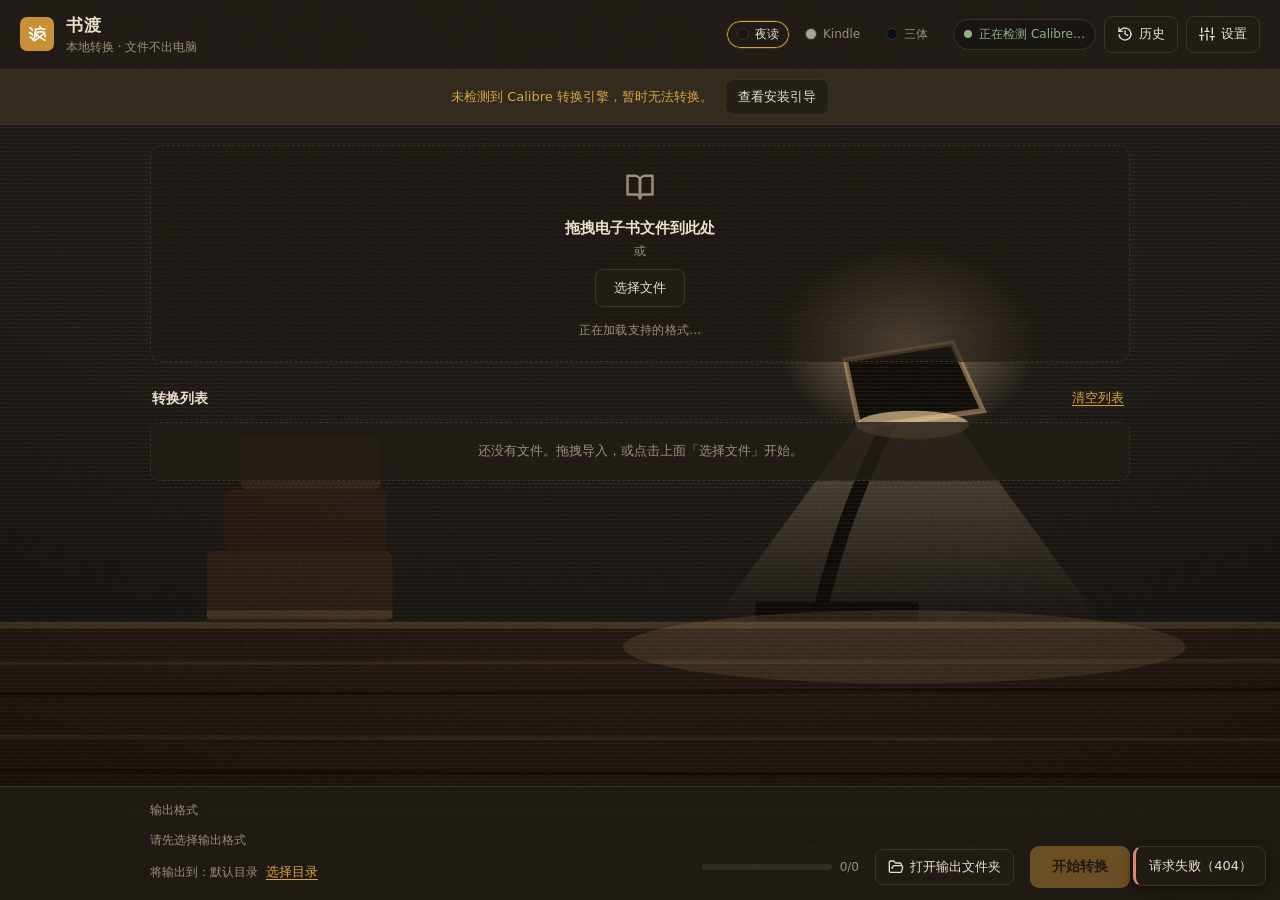
==== webapp/static/index.html @ c7093b12 "style: 「渡」印字形重绘——廿腿外张破 Π 形、撇捺长弧展开至印角，笔画加粗满印布白" ====
<!doctype html>
<html lang="zh-CN">
<head>
<meta charset="utf-8">
<meta name="viewport" content="width=device-width, initial-scale=1">
<title>书渡</title>
<link rel="stylesheet" href="style.css">
</head>
<body>
<div class="x-scenebg" aria-hidden="true"></div>
<div class="x-texbg" aria-hidden="true"></div>
<div class="x-grain" aria-hidden="true"></div>
<svg xmlns="http://www.w3.org/2000/svg" class="x-sprite" aria-hidden="true">
  <symbol id="i-book-open" viewBox="0 0 24 24"><path d="M2 3h6a4 4 0 0 1 4 4v14a3 3 0 0 0-3-3H2z"/><path d="M22 3h-6a4 4 0 0 0-4 4v14a3 3 0 0 1 3-3h7z"/></symbol>
  <symbol id="i-arrow-right" viewBox="0 0 24 24"><line x1="5" y1="12" x2="19" y2="12"/><polyline points="12 5 19 12 12 19"/></symbol>
  <symbol id="i-check" viewBox="0 0 24 24"><polyline points="20 6 9 17 4 12"/></symbol>
  <symbol id="i-alert-circle" viewBox="0 0 24 24"><circle cx="12" cy="12" r="10"/><line x1="12" y1="8" x2="12" y2="12"/><line x1="12" y1="16" x2="12.01" y2="16"/></symbol>
  <symbol id="i-x" viewBox="0 0 24 24"><line x1="18" y1="6" x2="6" y2="18"/><line x1="6" y1="6" x2="18" y2="18"/></symbol>
  <symbol id="i-folder-open" viewBox="0 0 24 24"><path d="M6 14l1.45-2.9A2 2 0 0 1 9.24 10H20a2 2 0 0 1 1.94 2.5l-1.55 6a2 2 0 0 1-1.94 1.5H4a2 2 0 0 1-2-2V5c0-1.1.9-2 2-2h3.93a2 2 0 0 1 1.66.9l.82 1.2a2 2 0 0 0 1.66.9H18a2 2 0 0 1 2 2v2"/></symbol>
  <symbol id="i-history" viewBox="0 0 24 24"><path d="M3 3v5h5"/><path d="M3.05 13A9 9 0 1 0 6 5.3L3 8"/><path d="M12 7v5l4 2"/></symbol>
  <symbol id="i-sliders" viewBox="0 0 24 24"><line x1="4" y1="21" x2="4" y2="14"/><line x1="4" y1="10" x2="4" y2="3"/><line x1="12" y1="21" x2="12" y2="12"/><line x1="12" y1="8" x2="12" y2="3"/><line x1="20" y1="21" x2="20" y2="16"/><line x1="20" y1="12" x2="20" y2="3"/><line x1="1" y1="14" x2="7" y2="14"/><line x1="9" y1="8" x2="15" y2="8"/><line x1="17" y1="16" x2="23" y2="16"/></symbol>
  <symbol id="i-rotate-ccw" viewBox="0 0 24 24"><polyline points="1 4 1 10 7 10"/><path d="M3.51 15a9 9 0 1 0 2.13-9.36L1 10"/></symbol>
</svg>

<header class="x-top">
  <div class="x-brand">
    <span class="x-seal" aria-hidden="true">
      <svg viewBox="0 0 64 64" fill="none">
        <rect x="6" y="6" width="52" height="52" rx="5" class="x-sealbg"/>
        <g stroke="currentColor" stroke-width="4.6" stroke-linecap="round" fill="none">
          <path d="M11 14 Q18 16 19 22"/>
          <path d="M10 28 Q17 30 19 35"/>
          <path d="M12 41 Q18 43 20 49"/>
          <path d="M40 10 L43 15"/>
          <path d="M27 18 Q41 15 55 18"/>
          <path d="M28 21 Q26 34 23 48"/>
          <path d="M33 27 Q43 24 53 27"/>
          <path d="M33 27 Q31 34 29 40"/>
          <path d="M53 27 Q55 34 56 40"/>
          <path d="M50 32 Q40 42 24 52"/>
          <path d="M30 34 Q42 44 55 50"/>
          </g>
      </svg>
    </span>
    <div>
      <div class="x-title">书渡</div>
      <div class="x-sub">本地转换 · 文件不出电脑</div>
    </div>
  </div>
  <div class="x-topright">
    <div class="x-themes" role="group" aria-label="颜色风格">
      <button class="x-theme is-on" type="button" data-theme="night"><span class="x-swatch" style="background:#191512" aria-hidden="true"></span>夜读</button>
      <button class="x-theme" type="button" data-theme="kindle"><span class="x-swatch" style="background:#A8A49B" aria-hidden="true"></span>Kindle</button>
      <button class="x-theme" type="button" data-theme="santi"><span class="x-swatch" style="background:#0A0E17" aria-hidden="true"></span>三体</button>
    </div>
    <span class="x-cal" id="x-cal" title=""><span class="x-dot" aria-hidden="true"></span><span id="x-caltext">正在检测 Calibre…</span></span>
    <button class="x-btn" id="x-histbtn" type="button"><svg class="ic"><use href="#i-history"/></svg>历史</button>
    <button class="x-btn" id="x-setbtn" type="button"><svg class="ic"><use href="#i-sliders"/></svg>设置</button>
  </div>
</header>

<div class="x-guide" id="x-guide" hidden>
  <span class="x-guidetext">未检测到 Calibre 转换引擎，暂时无法转换。</span>
  <button class="x-btn" id="x-guidebtn" type="button">查看安装引导</button>
</div>

<div class="x-connbar" id="x-connbar" hidden>无法连接本地服务，程序可能已关闭——请重新打开程序，再刷新本页面。</div>

<div class="x-watchcard" id="x-watchcard" hidden>
  <div class="x-watchhead">
    <span class="x-watchtitle" id="x-watchtitle">监听中</span>
    <span class="x-watchmeta" id="x-watchmeta"></span>
    <button class="x-linkbtn" id="x-watchtoggle" type="button">查看不符文件</button>
  </div>
  <div class="x-watchlist" id="x-watchlist" hidden></div>
</div>

<main class="x-main">
  <section class="x-drop" id="x-drop" aria-label="文件导入区">
    <svg class="x-dropicon" aria-hidden="true"><use href="#i-book-open"/></svg>
    <div class="x-droptitle">拖拽电子书文件到此处</div>
    <div class="x-dropsub">或</div>
    <div class="x-droprow">
      <label class="x-btn" for="x-file">选择文件</label>
      <input type="file" id="x-file" class="x-sr" multiple>
      <span class="x-uploading" id="x-uploading" hidden>正在上传…</span>
    </div>
    <div class="x-fmts" id="x-fmts">正在加载支持的格式…</div>
  </section>

  <div class="x-listhead">
    <span class="x-listtitle">转换列表<span id="x-count"></span></span>
    <button class="x-linkbtn" id="x-clear" type="button">清空列表</button>
  </div>
  <div id="x-list"></div>
  <div class="x-empty" id="x-empty">还没有文件。拖拽导入，或点击上面「选择文件」开始。</div>
</main>

<div class="x-action">
  <div class="x-fmtgroup">
    <span class="x-fmtlabel" id="x-fmtlabel">输出格式</span>
    <div class="x-seg" id="x-seg" role="group" aria-labelledby="x-fmtlabel"></div>
    <div class="x-helper" id="x-helper">请先选择输出格式</div>
    <div class="x-helper" id="x-outdir-hint" title="转换结果将保存到此处">将输出到：<span id="x-outdir-text">默认目录</span> <button class="x-linkbtn" id="x-browsebtn" type="button">选择目录</button></div>
  </div>
  <div class="x-run">
    <div class="x-oprog" aria-hidden="true">
      <div class="x-obar"><div class="x-ofill" id="x-ofill" style="width:0%"></div></div>
      <span class="x-otext" id="x-otext">0/0</span>
    </div>
    <button class="x-btn" id="x-openout" type="button" hidden><svg class="ic"><use href="#i-folder-open"/></svg>打开输出文件夹</button>
    <button class="x-primary" id="x-go" type="button" disabled>开始转换</button>
  </div>
</div>

<div class="x-toasts" id="x-toasts"></div>
<div class="x-sr" aria-live="polite" id="x-live"></div>

<dialog id="x-setdlg" class="x-dlg" aria-labelledby="x-settitle">
  <div class="x-dlghead">
    <span class="x-dlgtitle" id="x-settitle">设置</span>
    <button class="x-icobtn" id="x-setclose" type="button" aria-label="关闭设置"><svg class="ic"><use href="#i-x"/></svg></button>
  </div>
  <div class="x-dlgbody">
    <label class="x-field">输出目录
      <input class="x-input mono" id="x-outdir" placeholder="转换结果保存的位置，留空使用程序目录下 converted">
    </label>
    <label class="x-field">Calibre 引擎路径（ebook-convert）
      <input class="x-input mono" id="x-calpath" placeholder="留空自动探测；未安装 Calibre 时可手动指定">
    </label>
    <label class="x-field">单次上传上限（MB）
      <input class="x-input" id="x-limit" type="number" min="1" max="4096" value="200">
    </label>
    <div class="x-field">文件夹监听（自动检查文件夹里的文件格式）
      <label class="x-check"><input type="checkbox" id="x-watchon"> 启用监听</label>
      <div class="x-watchrow">
        <input class="x-input mono" id="x-watchfolder" placeholder="要监听的文件夹（留空不监听）">
        <button class="x-btn x-btnsm" id="x-watchbrowse" type="button">浏览</button>
      </div>
      <label class="x-check">期望格式
        <select class="x-input" id="x-watchformat"></select>
      </label>
      <p class="x-hint">文件夹里出现不是该格式的文件（或程序无法转换的文件）时提示你；重启后自动恢复。</p>
    </div>
    <p class="x-hint">全部转换在本机完成，文件不会上传到任何服务器。</p>
    <button class="x-btn" id="x-mkshortcut" type="button" hidden>创建桌面快捷方式（方便下次找到程序）</button>
  </div>
  <div class="x-dlgfoot">
    <button class="x-btn" id="x-setcancel" type="button">取消</button>
    <button class="x-primary x-btnsm" id="x-setsave" type="button">保存设置</button>
  </div>
</dialog>

<dialog id="x-histdlg" class="x-dlg" aria-labelledby="x-histtitle">
  <div class="x-dlghead">
    <span class="x-dlgtitle" id="x-histtitle">转换历史（本次运行）</span>
    <button class="x-icobtn" id="x-histclose" type="button" aria-label="关闭历史"><svg class="ic"><use href="#i-x"/></svg></button>
  </div>
  <div class="x-dlgbody" id="x-histbody"></div>
  <div class="x-dlgfoot">
    <button class="x-btn" id="x-histok" type="button">关闭</button>
  </div>
</dialog>

<dialog id="x-browsedlg" class="x-dlg" aria-labelledby="x-browsetitle">
  <div class="x-dlghead">
    <span class="x-dlgtitle" id="x-browsetitle">选择输出目录</span>
    <button class="x-icobtn" id="x-browseclose" type="button" aria-label="关闭"><svg class="ic"><use href="#i-x"/></svg></button>
  </div>
  <div class="x-dlgbody">
    <div class="x-browsebar">
      <button class="x-btn x-btnsm" id="x-browseup" type="button">上一级</button>
      <code class="x-cmd x-browsecwd" id="x-browsecwd">正在加载…</code>
    </div>
    <div class="x-browsebody" id="x-browsebody"></div>
  </div>
  <div class="x-dlgfoot">
    <button class="x-btn" id="x-browsecancel" type="button">取消</button>
    <button class="x-primary x-btnsm" id="x-browseok" type="button">选择此目录</button>
  </div>
</dialog>

<dialog id="x-guidedlg" class="x-dlg" aria-labelledby="x-guidetitle">
  <div class="x-dlghead">
    <span class="x-dlgtitle" id="x-guidetitle">安装 Calibre 转换引擎</span>
    <button class="x-icobtn" id="x-guideclose" type="button" aria-label="关闭引导"><svg class="ic"><use href="#i-x"/></svg></button>
  </div>
  <div class="x-dlgbody">
    <p class="x-hint">本工具使用开源软件 Calibre 自带的 ebook-convert 执行转换，请先获取引擎：</p>
    <div class="x-guideactions">
      <button class="x-primary x-btnsm" id="x-installportable" type="button">下载便携版引擎到程序目录（推荐）</button>
      <button class="x-btn x-btnsm" id="x-installwinget" type="button">用 winget 安装标准版</button>
    </div>
    <div class="x-installstate" id="x-installstate" hidden>
      <div class="x-pbar"><div class="x-pfill" id="x-installfill" style="width:0%"></div></div>
      <span class="x-reason" id="x-installmsg"></span>
    </div>
    <p class="x-hint">便携版不写系统目录，引擎随本程序文件夹存放；也可到官网下载：<a href="https://calibre-ebook.com/download" target="_blank" rel="noopener noreferrer">calibre-ebook.com/download</a></p>
    <p class="x-hint">安装完成后点「重新检测」；若装在非默认位置，请在「设置」中手动指定 ebook-convert 路径。</p>
  </div>
  <div class="x-dlgfoot">
    <button class="x-btn" id="x-guideset" type="button">去设置指定路径</button>
    <button class="x-btn" id="x-guideredetect" type="button">重新检测</button>
    <button class="x-primary x-btnsm" id="x-guideok" type="button">关闭</button>
  </div>
</dialog>

<script src="app.js"></script>
</body>
</html>
---- webapp/static/style.css ----
/* 电子书转换器 · 单页样式（视觉基准：prototype/界面原型.html，墨纸藏书印方向） */

/* ── 主题体系（移植自 prototype/界面原型.html 定稿）──
   显式三主题：夜读（默认）/ Kindle / 三体，不跟随系统深浅色；
   偏好存 localStorage("theme")，由 app.js 切换 :root 的 data-theme。 */
:root{
  color-scheme: dark;
  --x-paper: #191512;
  --x-surface: rgba(34, 29, 22, .82);
  --x-dropbg: rgba(30, 25, 19, .6);
  --x-ink: #EAE0CB;
  --x-muted: #9C9078;
  --x-line: #3A3327;
  --x-seal: #D9A441;
  --x-sealbg: #C89138;
  --x-moss: #93AF87;
  --x-clay: #D98B72;
  --x-amber: #D9A441;
  --x-guidebg: #332B1E;
  --x-connbg: #3A2525;
  --x-primarybg: #C89138;
  --x-onprimary: #221C10;
  --x-track: #322C22;
  --x-drophover: #2A241C;
  --x-toastshadow: rgba(0, 0, 0, .45);
  --x-noise: url("data:image/svg+xml,%3Csvg xmlns='http://www.w3.org/2000/svg' width='180' height='180'%3E%3Cfilter id='n'%3E%3CfeTurbulence type='fractalNoise' baseFrequency='0.8' numOctaves='3' stitchTiles='stitch'/%3E%3CfeColorMatrix type='saturate' values='0'/%3E%3C/filter%3E%3Crect width='180' height='180' filter='url(%23n)'/%3E%3C/svg%3E");
  --x-grain: .5;
  --x-texture:
    radial-gradient(120% 100% at 50% 0%, rgba(0, 0, 0, 0) 50%, rgba(0, 0, 0, .46) 100%),
    repeating-linear-gradient(0deg, rgba(234, 224, 203, .05) 0 1px, transparent 1px 4px);
  --x-scene: url("data:image/svg+xml,%3Csvg%20xmlns%3D%22http%3A%2F%2Fwww.w3.org%2F2000%2Fsvg%22%20viewBox%3D%220%200%20480%20320%22%20preserveAspectRatio%3D%22xMidYMax%20slice%22%3E%3Cdefs%3E%3ClinearGradient%20id%3D%22c%22%20x1%3D%220%22%20y1%3D%220%22%20x2%3D%220%22%20y2%3D%221%22%3E%3Cstop%20offset%3D%220%22%20stop-color%3D%22%23FFD9A0%22%20stop-opacity%3D%22.26%22%2F%3E%3Cstop%20offset%3D%221%22%20stop-color%3D%22%23FFD9A0%22%20stop-opacity%3D%220%22%2F%3E%3C%2FlinearGradient%3E%3CradialGradient%20id%3D%22g%22%20cx%3D%22.5%22%20cy%3D%22.5%22%20r%3D%22.5%22%3E%3Cstop%20offset%3D%220%22%20stop-color%3D%22%23FFD9A0%22%20stop-opacity%3D%22.45%22%2F%3E%3Cstop%20offset%3D%221%22%20stop-color%3D%22%23FFD9A0%22%20stop-opacity%3D%220%22%2F%3E%3C%2FradialGradient%3E%3C%2Fdefs%3E%3Cpolygon%20points%3D%22318%2C150%20352%2C150%20404%2C221%20266%2C221%22%20fill%3D%22url%28%23c%29%22%2F%3E%3Cellipse%20cx%3D%22335%22%20cy%3D%22122%22%20rx%3D%2246%22%20ry%3D%2234%22%20fill%3D%22url%28%23g%29%22%2F%3E%3Cpath%20d%3D%22M303%20221%20C310%20192%20318%20170%20331%20146%22%20stroke%3D%22%230D0A07%22%20stroke-width%3D%225%22%20fill%3D%22none%22%20stroke-linecap%3D%22round%22%2F%3E%3Cpath%20d%3D%22M313%20128%20L351%20122%20L362%20146%20L318%20152%20Z%22%20fill%3D%22%230D0A07%22%20stroke%3D%22%23FFC887%22%20stroke-opacity%3D%22.4%22%20stroke-width%3D%221.8%22%2F%3E%3Cellipse%20cx%3D%22337%22%20cy%3D%22151%22%20rx%3D%2220%22%20ry%3D%225%22%20fill%3D%22%23FFD9A0%22%20opacity%3D%22.6%22%2F%3E%3Cpath%20d%3D%22M281%20214%20h58%20v7%20h-58%20z%22%20fill%3D%22%230D0A07%22%2F%3E%3Crect%20y%3D%22221%22%20width%3D%22480%22%20height%3D%2299%22%20fill%3D%22%23231810%22%2F%3E%3Crect%20y%3D%22221%22%20width%3D%22480%22%20height%3D%222.5%22%20fill%3D%22%23FFC887%22%20opacity%3D%22.16%22%2F%3E%3Cg%20stroke%3D%22%23000%22%20stroke-opacity%3D%22.4%22%20stroke-width%3D%221.6%22%3E%3Cline%20x1%3D%220%22%20y1%3D%22247%22%20x2%3D%22480%22%20y2%3D%22245%22%2F%3E%3Cline%20x1%3D%220%22%20y1%3D%22274%22%20x2%3D%22480%22%20y2%3D%22276%22%2F%3E%3Cline%20x1%3D%220%22%20y1%3D%22300%22%20x2%3D%22480%22%20y2%3D%22299%22%2F%3E%3C%2Fg%3E%3Cg%20stroke%3D%22%23FFB870%22%20stroke-opacity%3D%22.09%22%20stroke-width%3D%221.4%22%3E%3Cline%20x1%3D%220%22%20y1%3D%22236%22%20x2%3D%22480%22%20y2%3D%22235%22%2F%3E%3Cline%20x1%3D%220%22%20y1%3D%22262%22%20x2%3D%22480%22%20y2%3D%22263%22%2F%3E%3Cline%20x1%3D%220%22%20y1%3D%22289%22%20x2%3D%22480%22%20y2%3D%22288%22%2F%3E%3C%2Fg%3E%3Crect%20x%3D%2286%22%20y%3D%22196%22%20width%3D%2266%22%20height%3D%2225%22%20rx%3D%222.5%22%20fill%3D%22%232B1D12%22%2F%3E%3Crect%20x%3D%2292%22%20y%3D%22174%22%20width%3D%2258%22%20height%3D%2222%22%20rx%3D%222.5%22%20fill%3D%22%23241811%22%2F%3E%3Crect%20x%3D%2298%22%20y%3D%22155%22%20width%3D%2250%22%20height%3D%2219%22%20rx%3D%222.5%22%20fill%3D%22%232E2013%22%2F%3E%3Crect%20x%3D%2286%22%20y%3D%22217%22%20width%3D%2266%22%20height%3D%223%22%20fill%3D%22%23FFC887%22%20opacity%3D%22.14%22%2F%3E%3Cellipse%20cx%3D%22334%22%20cy%3D%22230%22%20rx%3D%22100%22%20ry%3D%2213%22%20fill%3D%22%23FFC887%22%20opacity%3D%22.13%22%2F%3E%3C%2Fsvg%3E");
  background-color: var(--x-paper);
}
:root[data-theme="kindle"]{
  color-scheme: light;
  --x-paper: #A8A49B;
  --x-surface: rgba(255, 255, 255, .58);
  --x-dropbg: rgba(255, 255, 255, .44);
  --x-ink: #1B1B18;
  --x-muted: #403D37;
  --x-line: rgba(27, 27, 24, .16);
  --x-seal: #1B1B18;
  --x-sealbg: #1B1B18;
  --x-moss: #2F6640;
  --x-clay: #A63A2B;
  --x-amber: #6B5416;
  --x-guidebg: rgba(27, 27, 24, .12);
  --x-connbg: rgba(163, 58, 43, .18);
  --x-primarybg: #1B1B18;
  --x-onprimary: #FBFBF7;
  --x-track: rgba(27, 27, 24, .1);
  --x-drophover: rgba(255, 255, 255, .85);
  --x-toastshadow: rgba(38, 34, 29, .18);
  --x-grain: .42;
  --x-texture:
    radial-gradient(120% 100% at 50% 0%, rgba(27, 27, 24, 0) 56%, rgba(27, 27, 24, .34) 100%),
    radial-gradient(60% 26% at 50% 0%, rgba(255, 250, 238, .15), transparent 72%);
  --x-scene: url("data:image/svg+xml,%3Csvg%20xmlns%3D%22http%3A%2F%2Fwww.w3.org%2F2000%2Fsvg%22%20viewBox%3D%220%200%20480%20320%22%20preserveAspectRatio%3D%22xMidYMax%20slice%22%3E%3Crect%20x%3D%2212%22%20y%3D%2212%22%20width%3D%22456%22%20height%3D%22296%22%20fill%3D%22none%22%20stroke%3D%22rgba%2827%2C27%2C24%2C.2%29%22%20stroke-width%3D%221.5%22%2F%3E%3Crect%20x%3D%2218%22%20y%3D%2218%22%20width%3D%22444%22%20height%3D%22284%22%20fill%3D%22none%22%20stroke%3D%22rgba%2827%2C27%2C24%2C.09%29%22%20stroke-width%3D%221%22%2F%3E%3Crect%20y%3D%22252%22%20width%3D%22480%22%20height%3D%2268%22%20fill%3D%22rgba%2827%2C27%2C24%2C.12%29%22%2F%3E%3Cline%20x1%3D%220%22%20y1%3D%22252%22%20x2%3D%22480%22%20y2%3D%22252%22%20stroke%3D%22rgba%2827%2C27%2C24%2C.4%29%22%20stroke-width%3D%222%22%2F%3E%3Crect%20width%3D%22480%22%20height%3D%2290%22%20fill%3D%22rgba%28255%2C250%2C238%2C.12%29%22%2F%3E%3Cg%20fill%3D%22rgba%2837%2C35%2C30%2C.82%29%22%3E%3Crect%20x%3D%22146%22%20y%3D%22226%22%20width%3D%22132%22%20height%3D%2226%22%20rx%3D%222%22%2F%3E%3Crect%20x%3D%22154%22%20y%3D%22200%22%20width%3D%22116%22%20height%3D%2226%22%20rx%3D%222%22%2F%3E%3Crect%20x%3D%22162%22%20y%3D%22176%22%20width%3D%22100%22%20height%3D%2224%22%20rx%3D%222%22%2F%3E%3C%2Fg%3E%3Cg%20stroke%3D%22rgba%28168%2C164%2C155%2C.6%29%22%20stroke-width%3D%221.5%22%3E%3Cline%20x1%3D%22150%22%20y1%3D%22245%22%20x2%3D%22274%22%20y2%3D%22245%22%2F%3E%3Cline%20x1%3D%22158%22%20y1%3D%22219%22%20x2%3D%22266%22%20y2%3D%22219%22%2F%3E%3Cline%20x1%3D%22166%22%20y1%3D%22194%22%20x2%3D%22258%22%20y2%3D%22194%22%2F%3E%3C%2Fg%3E%3Cg%20fill%3D%22rgba%28240%2C238%2C230%2C.55%29%22%3E%3Crect%20x%3D%22160%22%20y%3D%22236%22%20width%3D%2236%22%20height%3D%223%22%2F%3E%3Crect%20x%3D%22168%22%20y%3D%22210%22%20width%3D%2230%22%20height%3D%223%22%2F%3E%3Crect%20x%3D%22176%22%20y%3D%22185%22%20width%3D%2226%22%20height%3D%223%22%2F%3E%3C%2Fg%3E%3Cg%20stroke%3D%22rgba%2837%2C35%2C30%2C.78%29%22%20stroke-width%3D%223%22%20fill%3D%22none%22%3E%3Cpath%20d%3D%22M356%20218%20v28%20a14%2014%200%200%200%2028%200%20v-28%22%2F%3E%3Cpath%20d%3D%22M384%20224%20q15%202%200%2016%22%2F%3E%3Cline%20x1%3D%22348%22%20y1%3D%22250%22%20x2%3D%22392%22%20y2%3D%22250%22%2F%3E%3C%2Fg%3E%3Cpath%20d%3D%22M366%20208%20q4%20-8%200%20-14%20M378%20208%20q4%20-8%200%20-14%22%20stroke%3D%22rgba%2837%2C35%2C30%2C.35%29%22%20stroke-width%3D%222.5%22%20fill%3D%22none%22%2F%3E%3Cg%20stroke%3D%22rgba%2837%2C35%2C30%2C.62%29%22%20stroke-width%3D%223%22%20fill%3D%22none%22%3E%3Ccircle%20cx%3D%22424%22%20cy%3D%22240%22%20r%3D%2211%22%2F%3E%3Ccircle%20cx%3D%22452%22%20cy%3D%22240%22%20r%3D%2211%22%2F%3E%3Cpath%20d%3D%22M435%20238%20q3%20-5%206%200%22%2F%3E%3C%2Fg%3E%3C%2Fsvg%3E");
}
:root[data-theme="santi"]{
  color-scheme: dark;
  --x-paper: #0A0E17;
  --x-surface: rgba(17, 23, 38, .8);
  --x-dropbg: rgba(13, 19, 32, .62);
  --x-ink: #D7DFEF;
  --x-muted: #7E8AA8;
  --x-line: #222C44;
  --x-seal: #D6544A;
  --x-sealbg: #C24940;
  --x-moss: #7FB08E;
  --x-clay: #E08579;
  --x-amber: #E0A458;
  --x-guidebg: #131B2E;
  --x-connbg: #2A1620;
  --x-primarybg: #C24940;
  --x-onprimary: #FFFFFF;
  --x-track: #1D2536;
  --x-drophover: #16203A;
  --x-toastshadow: rgba(0, 0, 0, .5);
  --x-grain: .45;
  --x-texture:
    radial-gradient(120% 100% at 50% 0%, rgba(2, 4, 10, 0) 55%, rgba(2, 4, 10, .6) 100%),
    repeating-linear-gradient(0deg, rgba(215, 223, 239, .04) 0 1px, transparent 1px 56px),
    repeating-linear-gradient(90deg, rgba(215, 223, 239, .04) 0 1px, transparent 1px 56px),
    repeating-linear-gradient(0deg, rgba(215, 223, 239, .05) 0 1px, transparent 1px 4px),
    radial-gradient(1.5px 1.5px at 18% 22%, rgba(215, 223, 239, .7) 50%, transparent 51%),
    radial-gradient(1px 1px at 72% 10%, rgba(215, 223, 239, .55) 50%, transparent 51%),
    radial-gradient(2px 2px at 86% 62%, rgba(214, 84, 74, .6) 50%, transparent 51%),
    radial-gradient(1px 1px at 38% 80%, rgba(215, 223, 239, .45) 50%, transparent 51%),
    radial-gradient(1.5px 1.5px at 58% 40%, rgba(215, 223, 239, .45) 50%, transparent 51%),
    radial-gradient(2px 2px at 8% 56%, rgba(215, 223, 239, .4) 50%, transparent 51%),
    radial-gradient(1px 1px at 30% 48%, rgba(215, 223, 239, .4) 50%, transparent 51%),
    radial-gradient(1px 1px at 64% 86%, rgba(214, 84, 74, .4) 50%, transparent 51%),
    radial-gradient(70% 45% at 82% -8%, rgba(214, 84, 74, .22), transparent 65%),
    radial-gradient(60% 40% at 8% 108%, rgba(90, 130, 220, .16), transparent 65%);
  --x-scene: url("data:image/svg+xml,%3Csvg%20xmlns%3D%22http%3A%2F%2Fwww.w3.org%2F2000%2Fsvg%22%20viewBox%3D%220%200%20480%20320%22%20preserveAspectRatio%3D%22xMidYMax%20slice%22%3E%3Crect%20y%3D%22218%22%20width%3D%22480%22%20height%3D%22102%22%20fill%3D%22%230B1424%22%2F%3E%3Cg%20stroke%3D%22rgba%28120%2C160%2C220%2C.12%29%22%20stroke-width%3D%221.4%22%3E%3Cline%20x1%3D%220%22%20y1%3D%22236%22%20x2%3D%22480%22%20y2%3D%22234%22%2F%3E%3Cline%20x1%3D%220%22%20y1%3D%22258%22%20x2%3D%22480%22%20y2%3D%22260%22%2F%3E%3Cline%20x1%3D%220%22%20y1%3D%22282%22%20x2%3D%22480%22%20y2%3D%22280%22%2F%3E%3Cline%20x1%3D%220%22%20y1%3D%22304%22%20x2%3D%22480%22%20y2%3D%22302%22%2F%3E%3C%2Fg%3E%3Cpolygon%20points%3D%220%2C96%2046%2C118%2046%2C320%200%2C320%22%20fill%3D%22rgba%284%2C7%2C14%2C.92%29%22%2F%3E%3Cpolygon%20points%3D%22480%2C96%20434%2C118%20434%2C320%20480%2C320%22%20fill%3D%22rgba%284%2C7%2C14%2C.92%29%22%2F%3E%3Cpolygon%20points%3D%2246%2C116%2062%2C120%20210%2C218%20156%2C218%22%20fill%3D%22rgba%28190%2C215%2C255%2C.055%29%22%2F%3E%3Cpolygon%20points%3D%22434%2C116%20418%2C120%20300%2C218%20354%2C218%22%20fill%3D%22rgba%28190%2C215%2C255%2C.055%29%22%2F%3E%3Cpath%20d%3D%22M80%20218%20L90%20168%20L136%20168%20L136%20146%20L196%20146%20L196%20152%20L238%20152%20L238%20132%20L272%20132%20L272%20152%20L306%20152%20L306%20126%20L338%20126%20L338%20168%20L392%20168%20L402%20218%20Z%22%20fill%3D%22%2304060C%22%2F%3E%3Crect%20x%3D%2280%22%20y%3D%22212%22%20width%3D%22322%22%20height%3D%222.5%22%20fill%3D%22rgba%28214%2C84%2C74%2C.55%29%22%2F%3E%3Ccircle%20cx%3D%22316%22%20cy%3D%22140%22%20r%3D%222.6%22%20fill%3D%22rgba%28214%2C84%2C74%2C.85%29%22%2F%3E%3Ccircle%20cx%3D%2286%22%20cy%3D%22206%22%20r%3D%222%22%20fill%3D%22rgba%28120%2C220%2C180%2C.6%29%22%2F%3E%3Ccircle%20cx%3D%22396%22%20cy%3D%22206%22%20r%3D%222%22%20fill%3D%22rgba%28214%2C84%2C74%2C.7%29%22%2F%3E%3Cg%20stroke%3D%22rgba%28215%2C223%2C239%2C.32%29%22%20stroke-width%3D%220.9%22%3E%3Cline%20x1%3D%2260%22%20y1%3D%2266%22%20x2%3D%2260%22%20y2%3D%22226%22%2F%3E%3Cline%20x1%3D%2284%22%20y1%3D%2260%22%20x2%3D%2284%22%20y2%3D%22228%22%2F%3E%3Cline%20x1%3D%22108%22%20y1%3D%2256%22%20x2%3D%22108%22%20y2%3D%22230%22%2F%3E%3Cline%20x1%3D%22132%22%20y1%3D%2252%22%20x2%3D%22132%22%20y2%3D%22231%22%2F%3E%3Cline%20x1%3D%22156%22%20y1%3D%2250%22%20x2%3D%22156%22%20y2%3D%22232%22%2F%3E%3Cline%20x1%3D%22180%22%20y1%3D%2248%22%20x2%3D%22180%22%20y2%3D%22233%22%2F%3E%3Cline%20x1%3D%22204%22%20y1%3D%2246%22%20x2%3D%22204%22%20y2%3D%22234%22%2F%3E%3Cline%20x1%3D%22228%22%20y1%3D%2244%22%20x2%3D%22228%22%20y2%3D%22234%22%2F%3E%3Cline%20x1%3D%22252%22%20y1%3D%2244%22%20x2%3D%22252%22%20y2%3D%22234%22%2F%3E%3Cline%20x1%3D%22276%22%20y1%3D%2246%22%20x2%3D%22276%22%20y2%3D%22233%22%2F%3E%3Cline%20x1%3D%22300%22%20y1%3D%2248%22%20x2%3D%22300%22%20y2%3D%22232%22%2F%3E%3Cline%20x1%3D%22324%22%20y1%3D%2252%22%20x2%3D%22324%22%20y2%3D%22231%22%2F%3E%3Cline%20x1%3D%22348%22%20y1%3D%2256%22%20x2%3D%22348%22%20y2%3D%22230%22%2F%3E%3Cline%20x1%3D%22372%22%20y1%3D%2260%22%20x2%3D%22372%22%20y2%3D%22228%22%2F%3E%3Cline%20x1%3D%22396%22%20y1%3D%2266%22%20x2%3D%22396%22%20y2%3D%22226%22%2F%3E%3Cline%20x1%3D%22420%22%20y1%3D%2272%22%20x2%3D%22420%22%20y2%3D%22224%22%2F%3E%3C%2Fg%3E%3Cg%20fill%3D%22rgba%28230%2C235%2C250%2C.1%29%22%3E%3Crect%20x%3D%22131%22%20y%3D%22168%22%20width%3D%221.6%22%20height%3D%2244%22%2F%3E%3Crect%20x%3D%22179%22%20y%3D%22168%22%20width%3D%221.6%22%20height%3D%2244%22%2F%3E%3Crect%20x%3D%22227%22%20y%3D%22168%22%20width%3D%221.6%22%20height%3D%2244%22%2F%3E%3Crect%20x%3D%22275%22%20y%3D%22168%22%20width%3D%221.6%22%20height%3D%2244%22%2F%3E%3Crect%20x%3D%22323%22%20y%3D%22168%22%20width%3D%221.6%22%20height%3D%2244%22%2F%3E%3Crect%20x%3D%22371%22%20y%3D%22168%22%20width%3D%221.6%22%20height%3D%2244%22%2F%3E%3C%2Fg%3E%3Cpath%20d%3D%22M80%20218%20L90%20168%20H136%20V146%20H196%20V152%20H238%20V132%20H272%20V152%20H306%20V126%20H338%20V168%20H392%20L402%20218%22%20fill%3D%22none%22%20stroke%3D%22rgba%28214%2C84%2C74%2C.4%29%22%20stroke-width%3D%221.6%22%2F%3E%3Cg%20fill%3D%22rgba%28255%2C200%2C130%2C.55%29%22%3E%3Crect%20x%3D%22150%22%20y%3D%22153%22%20width%3D%226%22%20height%3D%224%22%2F%3E%3Crect%20x%3D%22162%22%20y%3D%22153%22%20width%3D%226%22%20height%3D%224%22%2F%3E%3Crect%20x%3D%22174%22%20y%3D%22153%22%20width%3D%226%22%20height%3D%224%22%2F%3E%3Crect%20x%3D%22186%22%20y%3D%22153%22%20width%3D%226%22%20height%3D%224%22%2F%3E%3C%2Fg%3E%3C%2Fsvg%3E");
}

/* 场景/纹理/颗粒三层：固定于视口、垫在内容之下（负 z 序），面板半透明处自然透出。
   用真实节点而非伪元素，便于主题切换时强制重绘（见 app.js applyTheme）。 */
.x-scenebg, .x-texbg, .x-grain{
  position: fixed; inset: 0; pointer-events: none;
}
.x-scenebg{
  z-index: -2;
  background-image: var(--x-scene);
  background-size: cover; background-position: center bottom; background-repeat: no-repeat;
}
.x-texbg{
  z-index: -1;
  background-image: var(--x-texture);
}
.x-grain{
  z-index: -1;
  background-image: var(--x-noise); background-size: 180px 180px;
  opacity: var(--x-grain); mix-blend-mode: soft-light;
}

body{
  margin: 0; min-height: 100vh; display: flex; flex-direction: column;
  font-family: "Segoe UI", "Microsoft YaHei", system-ui, sans-serif;
  font-size: 14px; line-height: 1.55; color: var(--x-ink);
}
*{ box-sizing: border-box; }
:focus-visible{ outline: 2px solid var(--x-seal); outline-offset: 2px; }

.x-sprite{ display: none; }
.ic{ width: 16px; height: 16px; flex: none; fill: none; stroke: currentColor;
     stroke-width: 2; stroke-linecap: round; stroke-linejoin: round; }
.x-sr{
  position: absolute; width: 1px; height: 1px; overflow: hidden;
  clip: rect(0 0 0 0); white-space: nowrap;
}

/* ── top bar ── */
.x-top{
  display: flex; align-items: center; justify-content: space-between; gap: 12px;
  padding: 12px 20px; background: var(--x-surface);
  border-bottom: 1px solid var(--x-line);
}
.x-brand{ display: flex; align-items: center; gap: 12px; min-width: 0; }
.x-seal{
  width: 34px; height: 34px; flex: none; border-radius: 7px;
  background: var(--x-sealbg); color: #fff;
  display: flex; align-items: center; justify-content: center;
}
.x-seal svg{ width: 22px; height: 22px; display: block; }
.x-sealbg{ fill: var(--x-sealbg); }
.x-title{ font-family: var(--x-serif); font-size: 17px; font-weight: 700; letter-spacing: .5px; }
.x-sub{ font-size: 12px; color: var(--x-muted); }
.x-topright{ display: flex; align-items: center; gap: 8px; flex: none; }
.x-cal{
  display: inline-flex; align-items: center; gap: 7px;
  font-size: 12px; color: var(--x-moss);
  padding: 5px 10px; border: 1px solid var(--x-line); border-radius: 999px;
  background: var(--x-paper); cursor: help; max-width: 46vw;
}
.x-cal.is-bad{ color: var(--x-clay); }
.x-cal .x-text{ overflow: hidden; text-overflow: ellipsis; white-space: nowrap; }
.x-dot{ width: 8px; height: 8px; border-radius: 50%; background: currentColor; flex: none; }
.x-cal.is-busy .x-dot{ animation: pulse 1.2s ease-in-out infinite; }
@keyframes pulse{ 50%{ opacity: .25; } }

/* ── 引导条 ── */
.x-guide{
  display: flex; align-items: center; justify-content: center; gap: 12px; flex-wrap: wrap;
  padding: 9px 20px; font-size: 13px;
  background: var(--x-guidebg); color: var(--x-amber);
  border-bottom: 1px solid var(--x-line);
}

/* ── buttons ── */
.x-btn{
  display: inline-flex; align-items: center; justify-content: center; gap: 6px;
  font: inherit; font-size: 13px; color: var(--x-ink);
  background: var(--x-surface); border: 1px solid var(--x-line); border-radius: 8px;
  padding: 7px 12px; min-height: 32px; cursor: pointer;
}
.x-btn:hover{ border-color: var(--x-muted); }
.x-btn:disabled{ opacity: .45; cursor: not-allowed; }
.x-btnsm{ min-height: 34px; padding: 6px 14px; }
.x-linkbtn{
  font: inherit; font-size: 13px; color: var(--x-seal);
  background: none; border: none; padding: 6px 4px; cursor: pointer;
  text-decoration: underline; text-underline-offset: 3px;
}
.x-linkbtn:disabled{ opacity: .45; cursor: not-allowed; }
.x-primary{
  font: inherit; font-size: 14px; font-weight: 600;
  background: var(--x-primarybg); color: var(--x-onprimary);
  border: none; border-radius: 9px; padding: 10px 22px; min-height: 42px; cursor: pointer;
}
.x-primary:hover{ filter: brightness(1.12); }
.x-primary:disabled{ opacity: .45; cursor: not-allowed; filter: none; }
.x-icobtn{
  display: inline-flex; align-items: center; justify-content: center;
  width: 30px; height: 30px; border-radius: 7px; cursor: pointer;
  background: none; border: 1px solid transparent; color: var(--x-muted);
}
.x-icobtn:hover{ color: var(--x-ink); border-color: var(--x-line); background: var(--x-paper); }

/* ── main ── */
.x-main{ padding: 20px; max-width: 1020px; margin: 0 auto; width: 100%; flex: 1; }
.x-drop{
  border: 1.5px dashed var(--x-line); border-radius: 12px;
  background: var(--x-dropbg);
  padding: 26px 16px 22px; text-align: center;
  transition: border-color .2s ease-out, background .2s ease-out;
}
.x-drop.is-over{ border-color: var(--x-seal); background: var(--x-drophover); }
.x-dropicon{ width: 30px; height: 30px; color: var(--x-muted);
             fill: none; stroke: currentColor; stroke-width: 2;
             stroke-linecap: round; stroke-linejoin: round; }
.x-droptitle{ font-size: 15px; font-weight: 600; margin-top: 8px; }
.x-dropsub{ font-size: 12px; color: var(--x-muted); margin: 2px 0 8px; }
.x-droprow{ display: flex; align-items: center; justify-content: center; gap: 14px; flex-wrap: wrap; }
.x-droprow .x-btn{ min-height: 38px; padding: 8px 18px; cursor: pointer; }
.x-uploading{ font-size: 12px; color: var(--x-muted); }
.x-fmts{ margin-top: 14px; font-size: 12px; color: var(--x-muted); letter-spacing: .3px; }

/* ── list ── */
.x-listhead{
  display: flex; align-items: center; justify-content: space-between;
  margin: 20px 2px 8px;
}
.x-listtitle{ font-weight: 600; }
.x-empty{
  border: 1px dashed var(--x-line); border-radius: 10px;
  background: var(--x-surface);
  padding: 18px; text-align: center; color: var(--x-muted); font-size: 13px;
}
.x-row{
  display: grid;
  grid-template-columns: 8px minmax(140px, 1.3fr) auto minmax(160px, 1.6fr) auto;
  gap: 6px 14px; align-items: center;
  background: var(--x-surface);
  border: 1px solid var(--x-line); border-radius: 10px;
  padding: 10px 12px 10px 0; margin-bottom: 8px;
}
.x-spine{ width: 8px; height: 100%; min-height: 44px; border-radius: 10px 0 0 10px; }
.x-file{ min-width: 0; }
.x-name{ font-weight: 600; overflow-wrap: anywhere; }
.x-meta{ font-size: 12px; color: var(--x-muted); font-family: var(--x-mono); }
.x-pair{ display: flex; align-items: center; gap: 5px; font-size: 12px; }
.x-pair .ic{ width: 13px; height: 13px; color: var(--x-muted); }
.x-chip{
  padding: 2px 8px; border-radius: 6px; font-weight: 600; letter-spacing: .4px;
  border: 1px solid var(--x-line); color: var(--x-muted); background: var(--x-paper);
}
.x-chip-to{ border-color: var(--x-seal); color: var(--x-seal); background: transparent; }
.x-status{ display: flex; align-items: center; gap: 9px; min-width: 0; font-size: 13px; }
.x-badge{
  font-size: 12px; color: var(--x-muted);
  border: 1px solid var(--x-line); border-radius: 999px; padding: 2px 10px;
  white-space: nowrap;
}
.x-badge.is-run{ color: var(--x-seal); border-color: var(--x-seal); }
.x-prow{ display: flex; align-items: center; gap: 8px; flex: 1; min-width: 0; }
.x-pbar{
  flex: 1; height: 6px; min-width: 70px; border-radius: 999px;
  background: var(--x-track); overflow: hidden;
}
.x-pfill{
  height: 100%; border-radius: 999px; background: var(--x-sealbg);
  transition: width .3s ease-out;
}
.x-pfill.is-indet{
  width: 40%;
  animation: slide 1.1s ease-in-out infinite;
}
@keyframes slide{ from{ transform: translateX(-100%); } to{ transform: translateX(350%); } }
.x-ptext{ font-size: 12px; color: var(--x-muted); font-family: var(--x-mono); width: 38px; text-align: right; }
.x-stamp{
  width: 22px; height: 22px; flex: none; border-radius: 6px;
  background: var(--x-sealbg); color: #fff;
  display: inline-flex; align-items: center; justify-content: center;
}
.x-stamp .ic{ width: 14px; height: 14px; }
.x-done{ color: var(--x-moss); font-weight: 600; white-space: nowrap; }
.x-out{ font-size: 12px; color: var(--x-muted); font-family: var(--x-mono);
        overflow: hidden; text-overflow: ellipsis; white-space: nowrap; max-width: 220px; }
.x-failwrap{ display: flex; flex-direction: column; gap: 1px; min-width: 0; }
.x-fail{ color: var(--x-clay); font-weight: 600; white-space: nowrap;
         display: inline-flex; align-items: center; gap: 5px; }
.x-fail .ic{ width: 14px; height: 14px; }
.x-reason{ font-size: 12px; color: var(--x-muted); overflow-wrap: anywhere; }
.x-detail summary{ font-size: 12px; color: var(--x-muted); cursor: pointer; }
.x-detail code{
  display: block; margin-top: 3px; font-size: 11px; color: var(--x-muted);
  font-family: var(--x-mono); overflow-wrap: anywhere;
}
.x-flagwarn{
  font-size: 11px; color: var(--x-amber);
  border: 1px solid var(--x-amber); border-radius: 5px; padding: 0 5px;
  margin-left: 6px; white-space: nowrap;
}
.x-acts{ display: flex; align-items: center; gap: 2px; }
.x-mini{
  display: inline-flex; align-items: center; gap: 5px;
  font: inherit; font-size: 12px; color: var(--x-muted);
  background: none; border: 1px solid transparent; border-radius: 7px;
  padding: 6px 8px; min-height: 30px; white-space: nowrap; cursor: pointer;
}
.x-mini:hover{ color: var(--x-ink); border-color: var(--x-line); background: var(--x-paper); }
.x-mini .ic{ width: 14px; height: 14px; }

/* ── action bar ── */
.x-action{
  display: flex; align-items: flex-end; justify-content: space-between; gap: 18px; flex-wrap: wrap;
  padding: 14px max(20px, calc((100% - 980px) / 2)) 12px;
  border-top: 1px solid var(--x-line); background: var(--x-surface);
}
.x-fmtgroup{ display: flex; flex-direction: column; gap: 6px; }
.x-fmtlabel{ font-size: 12px; color: var(--x-muted); }
.x-seg{ display: flex; gap: 6px; flex-wrap: wrap; }
.x-segbtn{
  font: inherit; font-size: 13px; font-weight: 600; letter-spacing: .4px;
  color: var(--x-ink); background: var(--x-paper);
  border: 1px solid var(--x-line); border-radius: 8px;
  padding: 8px 16px; min-height: 38px; cursor: pointer;
}
.x-segbtn[aria-pressed="true"]{
  border-color: var(--x-seal); color: var(--x-seal);
  box-shadow: inset 0 0 0 1px var(--x-seal);
}
.x-segbtn:disabled{ opacity: .45; cursor: not-allowed; }
.x-helper{ font-size: 12px; color: var(--x-muted); min-height: 18px; }
.x-run{ display: flex; align-items: center; gap: 16px; flex-wrap: wrap; }
.x-oprog{ display: flex; align-items: center; gap: 8px; }
.x-obar{
  width: 130px; height: 6px; border-radius: 999px;
  background: var(--x-track); overflow: hidden;
}
.x-ofill{ height: 100%; border-radius: 999px; background: var(--x-sealbg); transition: width .2s ease-out; }
.x-otext{ font-size: 12px; color: var(--x-muted); font-family: var(--x-mono); }

/* ── 断连提示条 ── */
.x-connbar{
  padding: 9px 20px; font-size: 13px; font-weight: 600;
  background: var(--x-connbg); color: var(--x-clay);
  border-bottom: 1px solid var(--x-line);
}

/* ── 目录浏览器 ── */
.x-browsebar{ display: flex; align-items: center; gap: 8px; }
.x-browsecwd{ flex: 1; min-width: 0; }
.x-browsebody{
  border: 1px solid var(--x-line); border-radius: 8px;
  background: var(--x-paper);
  height: 260px; overflow: auto;
}
.x-browserow{
  display: flex; align-items: center; gap: 8px;
  width: 100%; text-align: left; cursor: pointer;
  font: inherit; font-size: 13px; color: var(--x-ink);
  background: none; border: none;
  padding: 7px 12px; border-bottom: 1px solid var(--x-line);
}
.x-browserow:last-child{ border-bottom: none; }
.x-browserow:hover{ background: var(--x-dropbg); }
.x-browseempty{ padding: 18px; text-align: center; color: var(--x-muted); font-size: 13px; }

/* ── 文件夹监听状态卡 ── */
.x-watchcard{
  max-width: 1020px; margin: 16px auto 0; padding: 0;
  background: var(--x-surface); border: 1px solid var(--x-line);
  border-left: 3px solid var(--x-amber); border-radius: 10px;
}
.x-watchhead{
  display: flex; align-items: center; gap: 10px; flex-wrap: wrap;
  padding: 9px 14px; font-size: 13px;
}
.x-watchtitle{ font-weight: 700; }
.x-watchmeta{ color: var(--x-muted); font-size: 12px; min-width: 0; overflow-wrap: anywhere; }
.x-watchhead .x-linkbtn{ margin-left: auto; }
.x-watchlist{
  border-top: 1px solid var(--x-line); padding: 6px 14px 10px;
  display: flex; flex-direction: column; gap: 4px;
}
.x-watchrow{
  display: flex; align-items: center; gap: 8px; font-size: 12px;
  color: var(--x-muted); min-width: 0;
}
.x-watchrow .x-name{ font-size: 12px; }
.x-check{ display: flex; align-items: center; gap: 6px; font-weight: 400; font-size: 13px; }
.x-watchrow2{ display: flex; gap: 8px; align-items: center; }
.x-watchrow2 .x-input{ flex: 1; min-width: 0; }

/* ── toasts ── */
.x-toasts{
  position: fixed; right: 14px; bottom: 14px; z-index: 60;
  display: flex; flex-direction: column; gap: 8px; max-width: min(360px, 80%);
}
.x-toast{
  background: var(--x-surface); border: 1px solid var(--x-line);
  border-left: 3px solid var(--x-ink);
  border-radius: 9px; padding: 9px 13px; font-size: 13px;
  box-shadow: 0 4px 14px var(--x-toastshadow);
}
.x-toast.is-warn{ border-left-color: var(--x-clay); }
.x-toast.is-ok{ border-left-color: var(--x-moss); }

/* ── dialogs ── */
.x-dlg{
  background: var(--x-surface); color: var(--x-ink);
  border: 1px solid var(--x-line); border-radius: 12px;
  padding: 0; width: min(540px, 92%);
}
.x-dlg::backdrop{ background: rgba(15,14,12,.45); }
.x-dlghead{
  display: flex; align-items: center; justify-content: space-between;
  padding: 13px 18px; border-bottom: 1px solid var(--x-line);
}
.x-dlgtitle{ font-weight: 700; font-family: var(--x-serif); letter-spacing: .5px; }
.x-dlgbody{ padding: 16px 18px; display: flex; flex-direction: column; gap: 12px; }
.x-dlgfoot{
  display: flex; justify-content: flex-end; gap: 8px;
  padding: 12px 18px; border-top: 1px solid var(--x-line);
}
.x-field{ display: flex; flex-direction: column; gap: 5px; font-size: 13px; font-weight: 600; }
.x-input{
  font: inherit; font-weight: 400; font-size: 13px; color: var(--x-ink);
  background: var(--x-paper); border: 1px solid var(--x-line); border-radius: 8px;
  padding: 8px 10px; min-height: 36px;
}
.x-input.mono{ font-family: var(--x-mono); font-size: 12px; }
.x-guideactions{ display: flex; align-items: center; gap: 8px; flex-wrap: wrap; }
.x-installstate{ display: flex; align-items: center; gap: 10px; }
.x-installstate .x-pbar{ flex: 1; min-width: 120px; height: 6px; border-radius: 999px;
  background: var(--x-track); overflow: hidden; }
.x-hint{ margin: 0; font-size: 12px; color: var(--x-muted); font-weight: 400; overflow-wrap: anywhere; }
.x-cmdrow{ display: flex; align-items: center; gap: 8px; flex-wrap: wrap; }
.x-cmd{
  font-family: var(--x-mono); font-size: 12px;
  background: var(--x-paper); border: 1px solid var(--x-line); border-radius: 7px;
  padding: 7px 10px; overflow-wrap: anywhere;
}
.x-hrow{
  display: grid; grid-template-columns: 74px minmax(0, 1.4fr) auto minmax(0, 1fr);
  gap: 10px; align-items: center; padding: 8px 2px;
  border-bottom: 1px solid var(--x-line); font-size: 13px;
}
.x-hrow:last-child{ border-bottom: none; }
.x-htime{ color: var(--x-muted); font-size: 12px; font-family: var(--x-mono); }
.x-hname{ font-weight: 600; overflow: hidden; text-overflow: ellipsis; white-space: nowrap; }
.x-hst-ok{ color: var(--x-moss); }
.x-hst-bad{ color: var(--x-clay); }
.x-hst-skip{ color: var(--x-muted); }
.x-hempty{ text-align: center; color: var(--x-muted); font-size: 13px; padding: 8px 0; }

/* ── 主题切换器 ── */
.x-themes{ display: inline-flex; gap: 4px; align-items: center; margin-right: 6px; }
.x-theme{
  display: inline-flex; align-items: center; gap: 6px; font: inherit; font-size: 12px;
  color: var(--x-muted); background: transparent; border: 1px solid transparent;
  border-radius: 999px; padding: 4px 10px; min-height: 28px; cursor: pointer;
}
.x-theme:hover{ color: var(--x-ink); border-color: var(--x-line); }
.x-theme.is-on{
  color: var(--x-ink); border-color: var(--x-line); background: var(--x-surface);
  box-shadow: inset 0 0 0 1px var(--x-seal);
}
.x-swatch{ width: 12px; height: 12px; border-radius: 50%; border: 1px solid var(--x-line); flex: none; }

/* Kindle：毛玻璃面板（半透明表面 + 背景模糊 + 顶光高光） */
:root[data-theme="kindle"] :is(.x-top,.x-row,.x-drop,.x-action,.x-dlg,.x-toast,.x-watchcard,.x-guide){
  backdrop-filter: blur(14px) saturate(1.15);
  -webkit-backdrop-filter: blur(14px) saturate(1.15);
}
:root[data-theme="kindle"] :is(.x-top,.x-row,.x-drop,.x-action){
  box-shadow: inset 0 1px 0 rgba(255, 255, 255, .8);
}

@media (max-width: 680px){
  .x-row{ grid-template-columns: 8px 1fr auto; }
  .x-pair{ display: none; }
  .x-status{ grid-column: 2 / 4; }
  .x-acts{ grid-column: 3; grid-row: 1; }
  .x-cal{ display: none; }
  .x-top{ flex-wrap: wrap; }
  .x-themes{ flex-wrap: wrap; }
  .x-theme{ padding: 3px 8px; }
}
@media (prefers-reduced-motion: reduce){
  *{ transition: none !important; animation: none !important; }
}
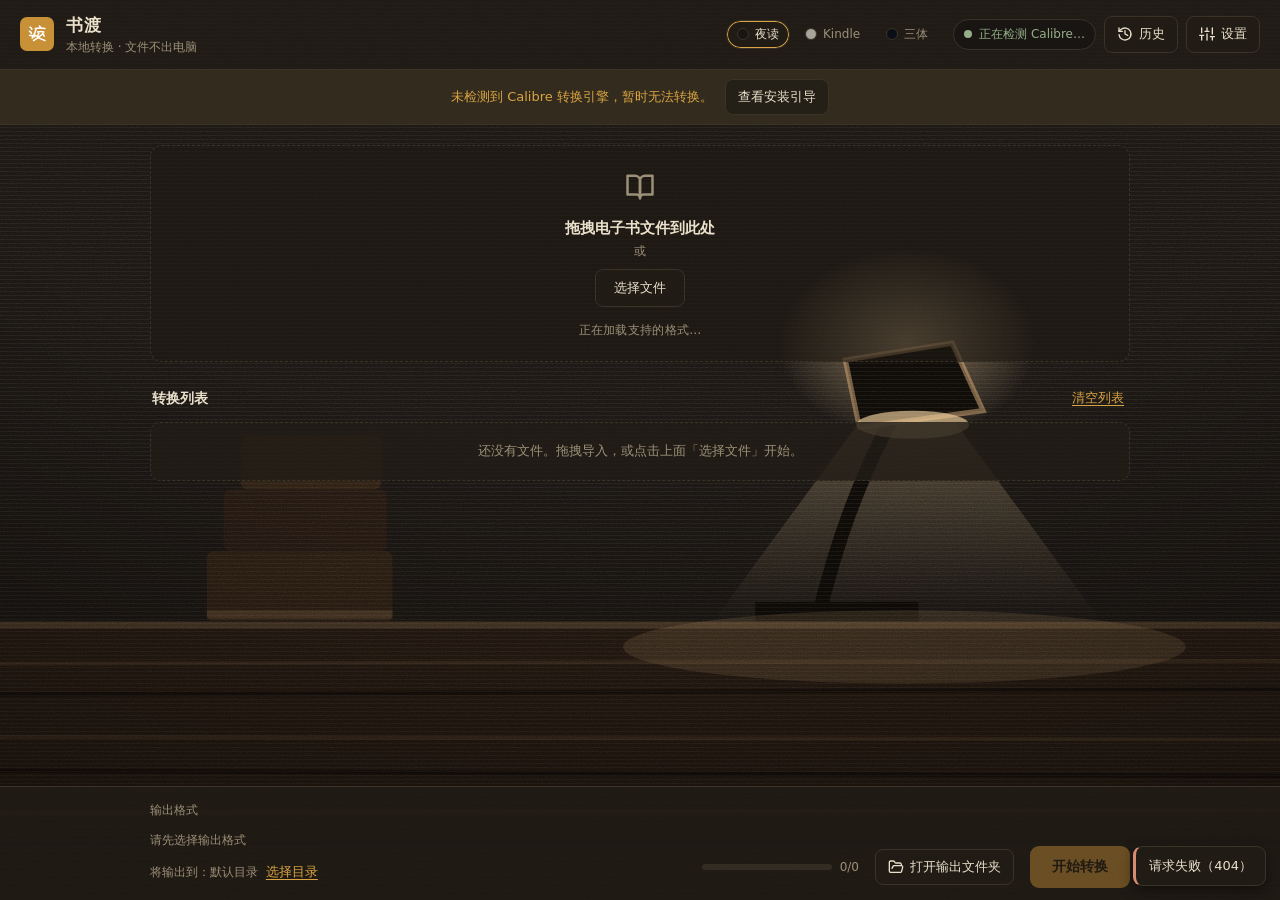
==== commit 37cd683e: "style: 印章「渡」改按行楷结体重绘（阴/阳刻双版），Kindle 拆分纸白/墨夜双主题并升级毛玻璃与熄屏场景" ====
--- a/webapp/static/index.html
+++ b/webapp/static/index.html
@@ -28,17 +28,17 @@
       <svg viewBox="0 0 64 64" fill="none">
         <rect x="6" y="6" width="52" height="52" rx="5" class="x-sealbg"/>
         <g stroke="currentColor" stroke-width="4.6" stroke-linecap="round" fill="none">
-          <path d="M11 14 Q18 16 19 22"/>
-          <path d="M10 28 Q17 30 19 35"/>
-          <path d="M12 41 Q18 43 20 49"/>
-          <path d="M40 10 L43 15"/>
-          <path d="M27 18 Q41 15 55 18"/>
-          <path d="M28 21 Q26 34 23 48"/>
-          <path d="M33 27 Q43 24 53 27"/>
-          <path d="M33 27 Q31 34 29 40"/>
-          <path d="M53 27 Q55 34 56 40"/>
-          <path d="M50 32 Q40 42 24 52"/>
-          <path d="M30 34 Q42 44 55 50"/>
+          <path d="M12 12 Q16 14 17 18"/>
+          <path d="M10 24 Q15 26 16 30"/>
+          <path d="M11 36 Q17 36 25 40"/>
+          <path d="M39 9 L43 14"/>
+          <path d="M27 16 Q41 13 55 16"/>
+          <path d="M29 19 Q26 32 18 44"/>
+          <path d="M34 26 Q43 23 52 26"/>
+          <path d="M37 30 Q36 34 34 38"/>
+          <path d="M49 30 Q51 34 53 38"/>
+          <path d="M48 32 Q38 42 22 51"/>
+          <path d="M26 35 Q40 46 55 51"/>
           </g>
       </svg>
     </span>
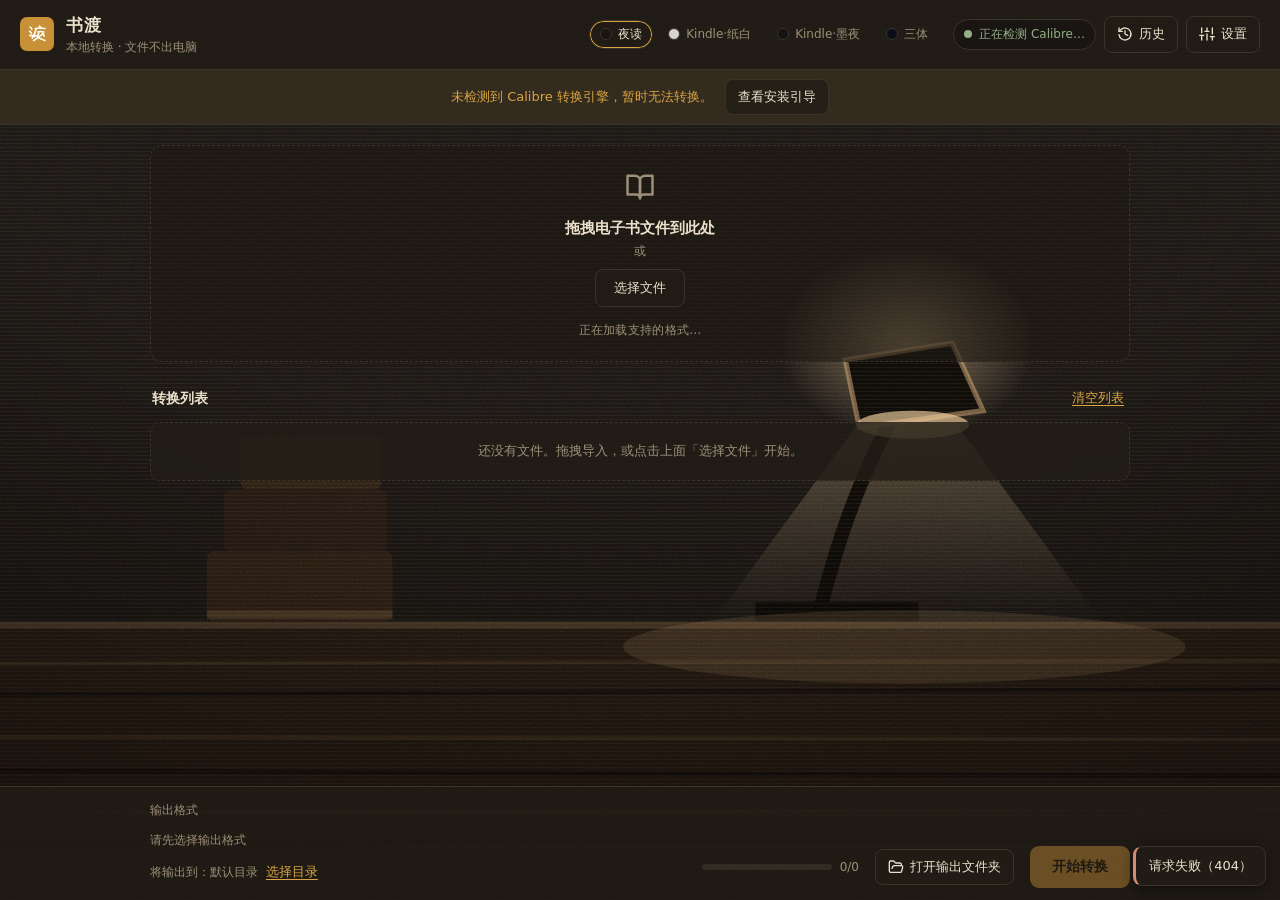
==== commit d9db56a3: "style: Kindle 拆分纸白/墨夜双主题，毛玻璃升级 ZCode 对话框质感，场景 v3" ====
--- a/webapp/static/index.html
+++ b/webapp/static/index.html
@@ -50,7 +50,8 @@
   <div class="x-topright">
     <div class="x-themes" role="group" aria-label="颜色风格">
       <button class="x-theme is-on" type="button" data-theme="night"><span class="x-swatch" style="background:#191512" aria-hidden="true"></span>夜读</button>
-      <button class="x-theme" type="button" data-theme="kindle"><span class="x-swatch" style="background:#A8A49B" aria-hidden="true"></span>Kindle</button>
+      <button class="x-theme" type="button" data-theme="kindle"><span class="x-swatch" style="background:#D6D4CC" aria-hidden="true"></span>Kindle·纸白</button>
+      <button class="x-theme" type="button" data-theme="kindledark"><span class="x-swatch" style="background:#141311" aria-hidden="true"></span>Kindle·墨夜</button>
       <button class="x-theme" type="button" data-theme="santi"><span class="x-swatch" style="background:#0A0E17" aria-hidden="true"></span>三体</button>
     </div>
     <span class="x-cal" id="x-cal" title=""><span class="x-dot" aria-hidden="true"></span><span id="x-caltext">正在检测 Calibre…</span></span>
--- a/webapp/static/style.css
+++ b/webapp/static/style.css
@@ -33,29 +33,55 @@
 }
 :root[data-theme="kindle"]{
   color-scheme: light;
-  --x-paper: #A8A49B;
+  --x-paper: #D6D4CC;
   --x-surface: rgba(255, 255, 255, .58);
-  --x-dropbg: rgba(255, 255, 255, .44);
+  --x-dropbg: rgba(255, 255, 255, .28);
   --x-ink: #1B1B18;
-  --x-muted: #403D37;
-  --x-line: rgba(27, 27, 24, .16);
+  --x-muted: #4A473F;
+  --x-line: rgba(27, 27, 24, .18);
   --x-seal: #1B1B18;
   --x-sealbg: #1B1B18;
   --x-moss: #2F6640;
   --x-clay: #A63A2B;
   --x-amber: #6B5416;
-  --x-guidebg: rgba(27, 27, 24, .12);
+  --x-guidebg: rgba(27, 27, 24, .1);
   --x-connbg: rgba(163, 58, 43, .18);
   --x-primarybg: #1B1B18;
-  --x-onprimary: #FBFBF7;
-  --x-track: rgba(27, 27, 24, .1);
-  --x-drophover: rgba(255, 255, 255, .85);
-  --x-toastshadow: rgba(38, 34, 29, .18);
-  --x-grain: .42;
+  --x-onprimary: #F0EEE8;
+  --x-track: rgba(27, 27, 24, .12);
+  --x-drophover: rgba(255, 255, 255, .78);
+  --x-toastshadow: rgba(38, 34, 29, .22);
+  --x-grain: .4;
   --x-texture:
-    radial-gradient(120% 100% at 50% 0%, rgba(27, 27, 24, 0) 56%, rgba(27, 27, 24, .34) 100%),
-    radial-gradient(60% 26% at 50% 0%, rgba(255, 250, 238, .15), transparent 72%);
-  --x-scene: url("data:image/svg+xml,%3Csvg%20xmlns%3D%22http%3A%2F%2Fwww.w3.org%2F2000%2Fsvg%22%20viewBox%3D%220%200%20480%20320%22%20preserveAspectRatio%3D%22xMidYMax%20slice%22%3E%3Crect%20x%3D%2212%22%20y%3D%2212%22%20width%3D%22456%22%20height%3D%22296%22%20fill%3D%22none%22%20stroke%3D%22rgba%2827%2C27%2C24%2C.2%29%22%20stroke-width%3D%221.5%22%2F%3E%3Crect%20x%3D%2218%22%20y%3D%2218%22%20width%3D%22444%22%20height%3D%22284%22%20fill%3D%22none%22%20stroke%3D%22rgba%2827%2C27%2C24%2C.09%29%22%20stroke-width%3D%221%22%2F%3E%3Crect%20y%3D%22252%22%20width%3D%22480%22%20height%3D%2268%22%20fill%3D%22rgba%2827%2C27%2C24%2C.12%29%22%2F%3E%3Cline%20x1%3D%220%22%20y1%3D%22252%22%20x2%3D%22480%22%20y2%3D%22252%22%20stroke%3D%22rgba%2827%2C27%2C24%2C.4%29%22%20stroke-width%3D%222%22%2F%3E%3Crect%20width%3D%22480%22%20height%3D%2290%22%20fill%3D%22rgba%28255%2C250%2C238%2C.12%29%22%2F%3E%3Cg%20fill%3D%22rgba%2837%2C35%2C30%2C.82%29%22%3E%3Crect%20x%3D%22146%22%20y%3D%22226%22%20width%3D%22132%22%20height%3D%2226%22%20rx%3D%222%22%2F%3E%3Crect%20x%3D%22154%22%20y%3D%22200%22%20width%3D%22116%22%20height%3D%2226%22%20rx%3D%222%22%2F%3E%3Crect%20x%3D%22162%22%20y%3D%22176%22%20width%3D%22100%22%20height%3D%2224%22%20rx%3D%222%22%2F%3E%3C%2Fg%3E%3Cg%20stroke%3D%22rgba%28168%2C164%2C155%2C.6%29%22%20stroke-width%3D%221.5%22%3E%3Cline%20x1%3D%22150%22%20y1%3D%22245%22%20x2%3D%22274%22%20y2%3D%22245%22%2F%3E%3Cline%20x1%3D%22158%22%20y1%3D%22219%22%20x2%3D%22266%22%20y2%3D%22219%22%2F%3E%3Cline%20x1%3D%22166%22%20y1%3D%22194%22%20x2%3D%22258%22%20y2%3D%22194%22%2F%3E%3C%2Fg%3E%3Cg%20fill%3D%22rgba%28240%2C238%2C230%2C.55%29%22%3E%3Crect%20x%3D%22160%22%20y%3D%22236%22%20width%3D%2236%22%20height%3D%223%22%2F%3E%3Crect%20x%3D%22168%22%20y%3D%22210%22%20width%3D%2230%22%20height%3D%223%22%2F%3E%3Crect%20x%3D%22176%22%20y%3D%22185%22%20width%3D%2226%22%20height%3D%223%22%2F%3E%3C%2Fg%3E%3Cg%20stroke%3D%22rgba%2837%2C35%2C30%2C.78%29%22%20stroke-width%3D%223%22%20fill%3D%22none%22%3E%3Cpath%20d%3D%22M356%20218%20v28%20a14%2014%200%200%200%2028%200%20v-28%22%2F%3E%3Cpath%20d%3D%22M384%20224%20q15%202%200%2016%22%2F%3E%3Cline%20x1%3D%22348%22%20y1%3D%22250%22%20x2%3D%22392%22%20y2%3D%22250%22%2F%3E%3C%2Fg%3E%3Cpath%20d%3D%22M366%20208%20q4%20-8%200%20-14%20M378%20208%20q4%20-8%200%20-14%22%20stroke%3D%22rgba%2837%2C35%2C30%2C.35%29%22%20stroke-width%3D%222.5%22%20fill%3D%22none%22%2F%3E%3Cg%20stroke%3D%22rgba%2837%2C35%2C30%2C.62%29%22%20stroke-width%3D%223%22%20fill%3D%22none%22%3E%3Ccircle%20cx%3D%22424%22%20cy%3D%22240%22%20r%3D%2211%22%2F%3E%3Ccircle%20cx%3D%22452%22%20cy%3D%22240%22%20r%3D%2211%22%2F%3E%3Cpath%20d%3D%22M435%20238%20q3%20-5%206%200%22%2F%3E%3C%2Fg%3E%3C%2Fsvg%3E");
+    radial-gradient(120% 100% at 50% 0%, rgba(27, 27, 24, 0) 58%, rgba(27, 27, 24, .26) 100%);
+  --x-scene: url("data:image/svg+xml,%3Csvg%20xmlns%3D%22http%3A%2F%2Fwww.w3.org%2F2000%2Fsvg%22%20viewBox%3D%220%200%20480%20320%22%20preserveAspectRatio%3D%22xMidYMax%20slice%22%3E%3Crect%20x%3D%2212%22%20y%3D%2212%22%20width%3D%22456%22%20height%3D%22296%22%20fill%3D%22none%22%20stroke%3D%22rgba%2827%2C27%2C24%2C.2%29%22%20stroke-width%3D%221.5%22%2F%3E%3Crect%20x%3D%2218%22%20y%3D%2218%22%20width%3D%22444%22%20height%3D%22284%22%20fill%3D%22none%22%20stroke%3D%22rgba%2827%2C27%2C24%2C.09%29%22%20stroke-width%3D%221%22%2F%3E%3Crect%20y%3D%22252%22%20width%3D%22480%22%20height%3D%2268%22%20fill%3D%22rgba%2827%2C27%2C24%2C.12%29%22%2F%3E%3Cline%20x1%3D%220%22%20y1%3D%22252%22%20x2%3D%22480%22%20y2%3D%22252%22%20stroke%3D%22rgba%2827%2C27%2C24%2C.4%29%22%20stroke-width%3D%222%22%2F%3E%3Crect%20width%3D%22480%22%20height%3D%2290%22%20fill%3D%22rgba%28255%2C250%2C238%2C.12%29%22%2F%3E%3Cg%20fill%3D%22rgba%2837%2C35%2C30%2C.82%29%22%3E%3Crect%20x%3D%22146%22%20y%3D%22226%22%20width%3D%22132%22%20height%3D%2226%22%20rx%3D%222%22%2F%3E%3Crect%20x%3D%22154%22%20y%3D%22200%22%20width%3D%22116%22%20height%3D%2226%22%20rx%3D%222%22%2F%3E%3Crect%20x%3D%22162%22%20y%3D%22176%22%20width%3D%22100%22%20height%3D%2224%22%20rx%3D%222%22%2F%3E%3C%2Fg%3E%3Cg%20stroke%3D%22rgba%28168%2C164%2C155%2C.6%29%22%20stroke-width%3D%221.5%22%3E%3Cline%20x1%3D%22150%22%20y1%3D%22245%22%20x2%3D%22274%22%20y2%3D%22245%22%2F%3E%3Cline%20x1%3D%22158%22%20y1%3D%22219%22%20x2%3D%22266%22%20y2%3D%22219%22%2F%3E%3Cline%20x1%3D%22166%22%20y1%3D%22194%22%20x2%3D%22258%22%20y2%3D%22194%22%2F%3E%3C%2Fg%3E%3Cg%20fill%3D%22rgba%28240%2C238%2C230%2C.55%29%22%3E%3Crect%20x%3D%22160%22%20y%3D%22236%22%20width%3D%2236%22%20height%3D%223%22%2F%3E%3Crect%20x%3D%22168%22%20y%3D%22210%22%20width%3D%2230%22%20height%3D%223%22%2F%3E%3Crect%20x%3D%22176%22%20y%3D%22185%22%20width%3D%2226%22%20height%3D%223%22%2F%3E%3C%2Fg%3E%3Cg%20stroke%3D%22rgba%2837%2C35%2C30%2C.78%29%22%20stroke-width%3D%223%22%20fill%3D%22none%22%3E%3Cpath%20d%3D%22M356%20218%20v28%20a14%2014%200%200%200%2028%200%20v-28%22%2F%3E%3Cpath%20d%3D%22M384%20224%20q15%202%200%2016%22%2F%3E%3Cline%20x1%3D%22348%22%20y1%3D%22250%22%20x2%3D%22392%22%20y2%3D%22250%22%2F%3E%3C%2Fg%3E%3Cpath%20d%3D%22M366%20208%20q4%20-8%200%20-14%20M378%20208%20q4%20-8%200%20-14%22%20stroke%3D%22rgba%2837%2C35%2C30%2C.35%29%22%20stroke-width%3D%222.5%22%20fill%3D%22none%22%2F%3E%3Cg%20stroke%3D%22rgba%2837%2C35%2C30%2C.62%29%22%20stroke-width%3D%223%22%20fill%3D%22none%22%3E%3Ccircle%20cx%3D%22424%22%20cy%3D%22240%22%20r%3D%2211%22%2F%3E%3Ccircle%20cx%3D%22452%22%20cy%3D%22240%22%20r%3D%2211%22%2F%3E%3Cpath%20d%3D%22M435%20238%20q3%20-5%206%200%22%2F%3E%3C%2Fg%3E%3C%2Fsvg%3E")url("data:image/svg+xml,%3Csvg%20xmlns%3D%22http%3A%2F%2Fwww.w3.org%2F2000%2Fsvg%22%20viewBox%3D%220%200%20480%20320%22%20preserveAspectRatio%3D%22xMidYMax%20slice%22%3E%3Ctext%20x%3D%22252%22%20y%3D%22128%22%20text-anchor%3D%22middle%22%20font-family%3D%22Georgia%2CSongti%20SC%2CSimSun%2Cserif%22%20font-size%3D%2217%22%20letter-spacing%3D%227%22%20fill%3D%22rgba%2858%2C56%2C51%2C.62%29%22%3E%E7%BA%B5%E4%B8%80%E8%8B%87%E4%B9%8B%E6%89%80%E5%A6%82%20%C2%B7%20%E5%87%8C%E4%B8%87%E9%A1%B7%E4%B9%8B%E8%8C%AB%E7%84%B6%3C%2Ftext%3E%3Cg%20fill%3D%22rgba%2858%2C56%2C51%2C.88%29%22%3E%3Crect%20x%3D%2252%22%20y%3D%22166%22%20width%3D%22112%22%20height%3D%2224%22%20rx%3D%222%22%2F%3E%3Crect%20x%3D%2260%22%20y%3D%22142%22%20width%3D%2298%22%20height%3D%2224%22%20rx%3D%222%22%2F%3E%3Crect%20x%3D%2266%22%20y%3D%22120%22%20width%3D%2286%22%20height%3D%2222%22%20rx%3D%222%22%2F%3E%3C%2Fg%3E%3Cg%20stroke%3D%22rgba%28214%2C212%2C204%2C.75%29%22%20stroke-width%3D%221.6%22%3E%3Cline%20x1%3D%2256%22%20y1%3D%22184%22%20x2%3D%22166%22%20y2%3D%22184%22%2F%3E%3Cline%20x1%3D%2264%22%20y1%3D%22160%22%20x2%3D%22154%22%20y2%3D%22160%22%2F%3E%3C%2Fg%3E%3Cg%20fill%3D%22rgba%28214%2C212%2C204%2C.6%29%22%3E%3Crect%20x%3D%2260%22%20y%3D%22176%22%20width%3D%2232%22%20height%3D%223%22%2F%3E%3Crect%20x%3D%2268%22%20y%3D%22152%22%20width%3D%2228%22%20height%3D%223%22%2F%3E%3C%2Fg%3E%3Cg%20stroke%3D%22rgba%2858%2C56%2C51%2C.9%29%22%20stroke-width%3D%223.4%22%20fill%3D%22none%22%20stroke-linecap%3D%22round%22%20stroke-linejoin%3D%22round%22%3E%3Cpath%20d%3D%22M258%20252%20Q262%20224%20292%20218%20L426%20218%20Q450%20224%20452%20252%22%2F%3E%3Cpath%20d%3D%22M292%20218%20Q330%20194%20360%20202%20Q392%20194%20426%20218%22%2F%3E%3Cline%20x1%3D%22360%22%20y1%3D%22202%22%20x2%3D%22360%22%20y2%3D%22218%22%2F%3E%3C%2Fg%3E%3Cg%20fill%3D%22rgba%2858%2C56%2C51%2C.92%29%22%3E%3Cpath%20d%3D%22M298%20214%20Q294%20186%20322%20178%20Q326%20168%20334%20176%20L342%20170%20L346%20182%20Q376%20182%20392%20200%20Q402%20210%20398%20214%20Z%22%2F%3E%3C%2Fg%3E%3Cpath%20d%3D%22M396%20212%20Q420%20220%20412%20198%20Q406%20184%20418%20176%22%20fill%3D%22none%22%20stroke%3D%22rgba%2858%2C56%2C51%2C.85%29%22%20stroke-width%3D%224.4%22%20stroke-linecap%3D%22round%22%2F%3E%3Ccircle%20cx%3D%22330%22%20cy%3D%22190%22%20r%3D%222.4%22%20fill%3D%22%23D6D4CC%22%2F%3E%3Cpath%20d%3D%22M400%20212%20Q424%20220%20416%20198%20Q408%20184%20420%20176%22%20fill%3D%22none%22%20stroke%3D%22rgba%2858%2C56%2C51%2C.85%29%22%20stroke-width%3D%224.4%22%20stroke-linecap%3D%22round%22%2F%3E%3Cline%20x1%3D%220%22%20y1%3D%22262%22%20x2%3D%22480%22%20y2%3D%22262%22%20stroke%3D%22rgba%2858%2C56%2C51%2C.35%29%22%20stroke-width%3D%222%22%2F%3E%3C%2Fsvg%3E");
+}
+
+/* Kindle · 墨夜：黑底白字（同构图熄屏反白） */
+:root[data-theme="kindledark"]{
+  color-scheme: dark;
+  --x-paper: #141311;
+  --x-surface: rgba(42, 42, 44, .58);
+  --x-dropbg: rgba(42, 42, 44, .44);
+  --x-ink: #E4E2DA;
+  --x-muted: #A5A299;
+  --x-line: rgba(228, 226, 218, .2);
+  --x-seal: #D8D6CE;
+  --x-sealbg: #D8D6CE;
+  --x-moss: #8FB894;
+  --x-clay: #D9907E;
+  --x-amber: #CDB98A;
+  --x-guidebg: rgba(216, 214, 206, .09);
+  --x-connbg: rgba(163, 58, 43, .25);
+  --x-primarybg: #E4E2DA;
+  --x-onprimary: #141311;
+  --x-track: rgba(228, 226, 218, .18);
+  --x-drophover: rgba(44, 42, 38, .85);
+  --x-toastshadow: rgba(0, 0, 0, .5);
+  --x-grain: .44;
+  --x-texture:
+    radial-gradient(120% 100% at 50% 0%, rgba(0, 0, 0, 0) 55%, rgba(0, 0, 0, .5) 100%);
+  --x-scene: url("data:image/svg+xml,%3Csvg%20xmlns%3D%22http%3A%2F%2Fwww.w3.org%2F2000%2Fsvg%22%20viewBox%3D%220%200%20480%20320%22%20preserveAspectRatio%3D%22xMidYMax%20slice%22%3E%3Ctext%20x%3D%22252%22%20y%3D%22128%22%20text-anchor%3D%22middle%22%20font-family%3D%22Georgia%2CSongti%20SC%2CSimSun%2Cserif%22%20font-size%3D%2217%22%20letter-spacing%3D%227%22%20fill%3D%22rgba%28216%2C214%2C206%2C.6%29%22%3E%E7%BA%B5%E4%B8%80%E8%8B%87%E4%B9%8B%E6%89%80%E5%A6%82%20%C2%B7%20%E5%87%8C%E4%B8%87%E9%A1%B7%E4%B9%8B%E8%8C%AB%E7%84%B6%3C%2Ftext%3E%3Cg%20fill%3D%22rgba%28216%2C214%2C206%2C.88%29%22%3E%3Crect%20x%3D%2252%22%20y%3D%22166%22%20width%3D%22112%22%20height%3D%2224%22%20rx%3D%222%22%2F%3E%3Crect%20x%3D%2260%22%20y%3D%22142%22%20width%3D%2298%22%20height%3D%2224%22%20rx%3D%222%22%2F%3E%3Crect%20x%3D%2266%22%20y%3D%22120%22%20width%3D%2286%22%20height%3D%2222%22%20rx%3D%222%22%2F%3E%3C%2Fg%3E%3Cg%20stroke%3D%22rgba%2820%2C19%2C17%2C.55%29%22%20stroke-width%3D%221.6%22%3E%3Cline%20x1%3D%2256%22%20y1%3D%22184%22%20x2%3D%22166%22%20y2%3D%22184%22%2F%3E%3Cline%20x1%3D%2264%22%20y1%3D%22160%22%20x2%3D%22154%22%20y2%3D%22160%22%2F%3E%3C%2Fg%3E%3Cg%20fill%3D%22rgba%2820%2C19%2C17%2C.5%29%22%3E%3Crect%20x%3D%2260%22%20y%3D%22176%22%20width%3D%2232%22%20height%3D%223%22%2F%3E%3Crect%20x%3D%2268%22%20y%3D%22152%22%20width%3D%2228%22%20height%3D%223%22%2F%3E%3C%2Fg%3E%3Cg%20stroke%3D%22rgba%28216%2C214%2C206%2C.85%29%22%20stroke-width%3D%223.4%22%20fill%3D%22none%22%20stroke-linecap%3D%22round%22%20stroke-linejoin%3D%22round%22%3E%3Cpath%20d%3D%22M258%20252%20Q262%20224%20292%20218%20L426%20218%20Q450%20224%20452%20252%22%2F%3E%3Cpath%20d%3D%22M292%20218%20Q330%20194%20360%20202%20Q392%20194%20426%20218%22%2F%3E%3Cline%20x1%3D%22360%22%20y1%3D%22202%22%20x2%3D%22360%22%20y2%3D%22218%22%2F%3E%3C%2Fg%3E%3Cg%20fill%3D%22rgba%28216%2C214%2C206%2C.92%29%22%3E%3Cpath%20d%3D%22M298%20214%20Q294%20186%20322%20178%20Q326%20168%20334%20176%20L342%20170%20L346%20182%20Q376%20182%20392%20200%20Q402%20210%20398%20214%20Z%22%2F%3E%3C%2Fg%3E%3Cpath%20d%3D%22M396%20212%20Q420%20220%20412%20198%20Q406%20184%20418%20176%22%20fill%3D%22none%22%20stroke%3D%22rgba%28216%2C214%2C206%2C.8%29%22%20stroke-width%3D%224.4%22%20stroke-linecap%3D%22round%22%2F%3E%3Ccircle%20cx%3D%22330%22%20cy%3D%22190%22%20r%3D%222.4%22%20fill%3D%22%23141311%22%2F%3E%3Cpath%20d%3D%22M400%20212%20Q424%20220%20416%20198%20Q408%20184%20420%20176%22%20fill%3D%22none%22%20stroke%3D%22rgba%28216%2C214%2C206%2C.8%29%22%20stroke-width%3D%224.4%22%20stroke-linecap%3D%22round%22%2F%3E%3Cline%20x1%3D%220%22%20y1%3D%22262%22%20x2%3D%22480%22%20y2%3D%22262%22%20stroke%3D%22rgba%28216%2C214%2C206%2C.3%29%22%20stroke-width%3D%222%22%2F%3E%3C%2Fsvg%3E");
 }
 :root[data-theme="santi"]{
   color-scheme: dark;
@@ -463,13 +489,27 @@
 .x-swatch{ width: 12px; height: 12px; border-radius: 50%; border: 1px solid var(--x-line); flex: none; }
 
 /* Kindle：毛玻璃面板（半透明表面 + 背景模糊 + 顶光高光） */
-:root[data-theme="kindle"] :is(.x-top,.x-row,.x-drop,.x-action,.x-dlg,.x-toast,.x-watchcard,.x-guide){
-  backdrop-filter: blur(14px) saturate(1.15);
-  -webkit-backdrop-filter: blur(14px) saturate(1.15);
-}
-:root[data-theme="kindle"] :is(.x-top,.x-row,.x-drop,.x-action){
-  box-shadow: inset 0 1px 0 rgba(255, 255, 255, .8);
-}
+:root[data-theme="kindle"] :is(.x-top,.x-row,.x-empty,.x-action,.x-dlg,.x-toast,.x-watchcard,.x-guide),
+:root[data-theme="kindledark"] :is(.x-top,.x-row,.x-empty,.x-action,.x-dlg,.x-toast,.x-watchcard,.x-guide){
+  backdrop-filter: blur(20px) saturate(1.6);
+  -webkit-backdrop-filter: blur(20px) saturate(1.6);
+  box-shadow: 0 8px 40px rgba(20, 19, 17, .14), inset 0 1px 0 rgba(255, 255, 255, .5),
+    inset 0 -1px 0 rgba(20, 19, 17, .06);
+}
+:root[data-theme="kindle"] :is(.x-top,.x-row,.x-empty,.x-action,.x-dlg,.x-toast,.x-watchcard,.x-guide){
+  border-color: rgba(255, 255, 255, .45);
+  background:
+    linear-gradient(120deg, rgba(255, 255, 255, .5), rgba(255, 255, 255, .22) 55%, rgba(255, 255, 255, .42));
+}
+:root[data-theme="kindledark"] :is(.x-top,.x-row,.x-empty,.x-action,.x-dlg,.x-toast,.x-watchcard,.x-guide){
+  border-color: rgba(228, 226, 218, .15);
+  background:
+    linear-gradient(120deg, rgba(255, 255, 255, .09), rgba(255, 255, 255, .03) 55%, rgba(255, 255, 255, .06)),
+    var(--x-surface);
+}
+:root[data-theme="kindledark"] .x-drop{ border-color: rgba(228, 226, 218, .2); }
+:root[data-theme="kindle"] .x-primary,
+:root[data-theme="kindledark"] .x-primary{ border-radius: 10px; }
 
 @media (max-width: 680px){
   .x-row{ grid-template-columns: 8px 1fr auto; }
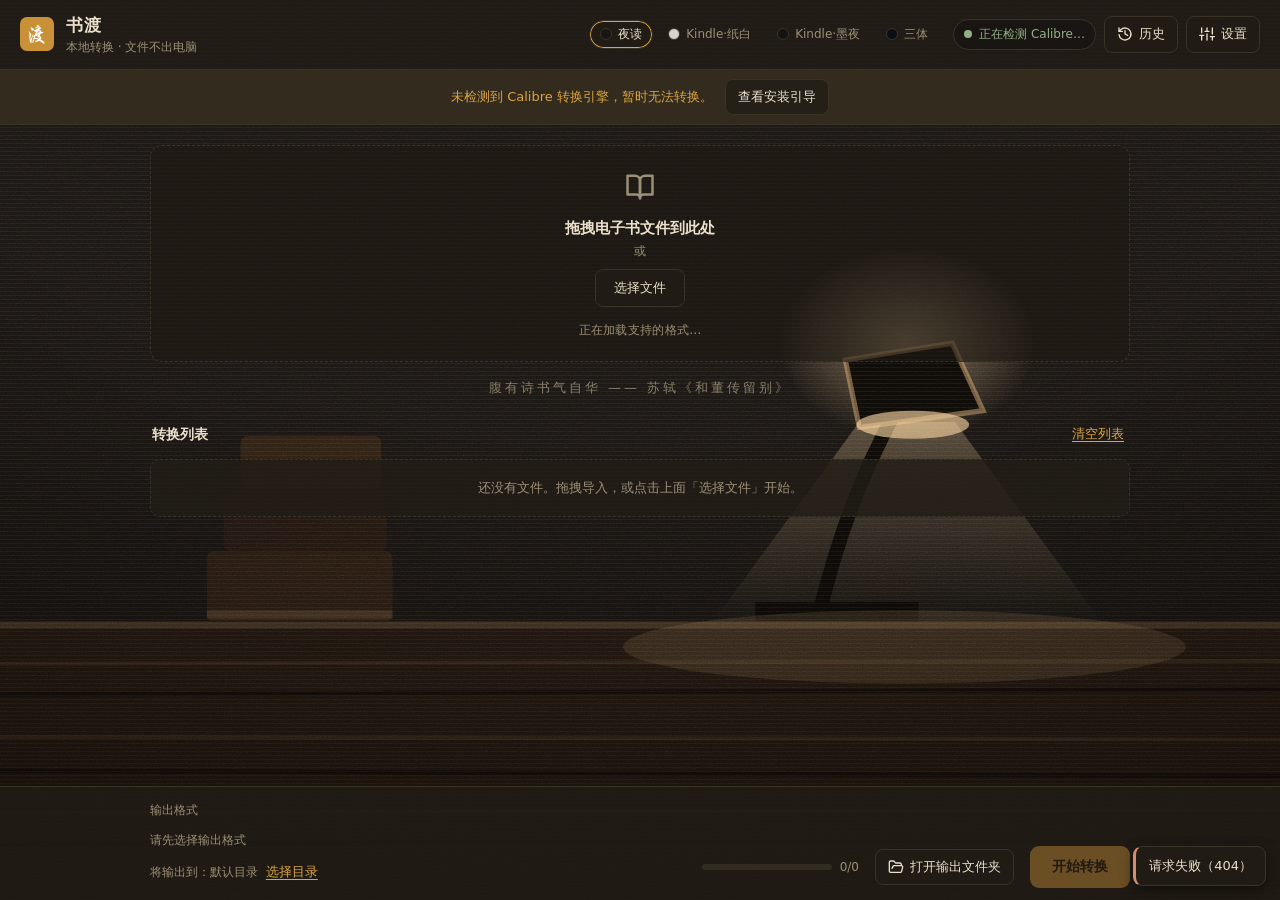
==== commit e8464312: "style: 印章改用华文行楷「渡」真迹字形，四主题注入苏轼诗句" ====
--- a/webapp/static/index.html
+++ b/webapp/static/index.html
@@ -27,19 +27,7 @@
     <span class="x-seal" aria-hidden="true">
       <svg viewBox="0 0 64 64" fill="none">
         <rect x="6" y="6" width="52" height="52" rx="5" class="x-sealbg"/>
-        <g stroke="currentColor" stroke-width="4.6" stroke-linecap="round" fill="none">
-          <path d="M12 12 Q16 14 17 18"/>
-          <path d="M10 24 Q15 26 16 30"/>
-          <path d="M11 36 Q17 36 25 40"/>
-          <path d="M39 9 L43 14"/>
-          <path d="M27 16 Q41 13 55 16"/>
-          <path d="M29 19 Q26 32 18 44"/>
-          <path d="M34 26 Q43 23 52 26"/>
-          <path d="M37 30 Q36 34 34 38"/>
-          <path d="M49 30 Q51 34 53 38"/>
-          <path d="M48 32 Q38 42 22 51"/>
-          <path d="M26 35 Q40 46 55 51"/>
-          </g>
+        <path fill="currentColor" d="M31.6 6.0Q33.0 6.0 35.7 6.6Q38.4 7.2 38.6 8.5Q38.9 9.8 39.4 10.3Q39.9 10.8 39.9 11.0Q39.9 11.6 37.5 12.1Q35.2 12.6 33.2 13.9Q31.3 15.2 29.8 15.2Q29.3 15.2 28.6 15.0Q27.9 14.9 27.3 15.0Q26.7 15.1 26.5 15.1Q26.3 15.1 26.3 14.9Q26.3 14.6 28.5 12.9Q30.8 11.1 31.5 10.7Q32.2 10.3 32.2 9.7Q32.2 9.2 30.7 6.9Q30.5 6.5 30.5 6.2Q30.5 6.0 31.6 6.0ZM42.2 48.0Q47.1 50.1 48.8 51.3Q50.5 52.6 52.4 55.8Q54.4 59.0 54.4 59.5Q54.4 60.0 53.9 60.0Q53.4 60.0 51.5 59.3Q49.6 58.7 45.5 55.8Q41.3 53.0 39.3 51.4Q34.3 54.7 30.4 54.7Q28.2 54.7 26.8 53.6Q25.3 52.5 23.2 51.2Q22.4 52.4 21.2 58.3Q20.9 59.3 20.4 59.3Q20.0 59.3 19.5 57.1Q18.9 54.9 18.9 53.5Q18.9 52.2 19.3 50.4Q19.7 48.6 20.0 48.6Q20.2 48.6 20.3 51.1Q20.8 49.0 21.7 46.2Q20.4 46.2 20.1 46.5Q19.3 47.5 19.1 47.5Q19.0 47.5 19.0 47.5Q19.0 47.0 19.9 45.9Q20.7 44.8 22.3 44.1Q22.9 42.1 23.6 40.3Q22.1 40.3 20.0 38.4Q19.0 40.8 17.5 46.6Q16.1 52.4 16.0 54.2Q15.8 58.8 14.9 58.8Q14.3 58.8 13.3 57.5Q12.2 56.2 11.4 53.9Q10.7 51.5 10.6 49.1Q10.5 45.4 10.1 42.7Q9.8 40.1 9.8 38.1Q9.8 36.0 9.9 35.1Q10.0 34.2 10.0 33.7Q10.0 30.8 8.1 27.2Q7.6 26.4 7.6 25.7Q7.6 25.1 8.2 24.3Q8.8 23.5 9.1 23.5Q9.3 23.5 9.3 24.7Q9.3 26.4 12.7 29.0Q16.0 31.6 16.0 33.6Q16.0 34.4 15.2 35.9Q14.5 37.3 14.2 38.1Q13.9 38.8 13.7 40.7Q13.5 42.6 13.1 44.1Q12.6 45.7 12.6 46.6Q12.6 47.5 13.2 48.6Q14.5 47.2 16.8 41.6Q19.1 36.0 19.8 33.0Q20.5 30.0 20.9 30.0Q21.0 30.0 21.0 30.5Q21.0 31.0 20.7 32.9Q20.4 34.9 20.2 37.8Q23.3 35.4 25.7 34.1Q27.2 29.3 29.5 24.5Q28.0 25.2 26.7 25.2Q24.0 25.2 22.4 21.2Q20.0 22.1 18.7 22.1Q17.4 22.1 17.1 21.8Q15.8 20.5 15.4 20.5Q15.1 20.5 14.7 20.6Q14.3 20.7 14.0 20.7Q13.8 20.7 13.8 20.6Q13.8 20.4 15.1 19.7Q16.5 19.1 16.5 18.6Q16.5 18.4 15.9 17.7Q15.2 17.0 14.1 15.2Q13.0 13.3 13.0 13.0Q13.0 12.7 13.3 12.7Q14.0 12.7 17.3 13.9Q20.6 15.1 21.9 16.1Q23.1 17.0 23.1 18.2Q23.1 19.3 22.7 20.6Q23.1 20.8 24.0 20.8Q24.9 20.8 25.6 20.3Q31.5 17.0 34.8 15.6Q38.0 14.2 38.4 13.4Q39.0 12.2 39.7 12.2Q41.0 12.2 42.8 13.2Q44.6 14.1 44.6 14.8Q44.6 15.5 42.6 16.6Q38.6 19.0 37.5 20.2Q40.5 20.1 42.2 21.2Q43.9 22.4 43.9 24.3Q43.9 25.1 43.7 25.8Q45.6 25.4 46.9 25.4Q48.2 25.4 49.5 26.6Q50.8 27.8 50.8 28.2Q50.8 28.5 49.3 29.0L46.4 29.8Q44.9 30.3 42.6 30.3Q41.5 34.1 39.6 37.3Q42.1 38.7 43.3 40.0Q44.5 41.2 44.5 42.8Q44.5 44.5 42.2 48.0ZM37.5 20.7Q37.0 21.0 36.8 21.8Q37.2 21.6 37.5 21.3Q37.7 21.0 37.5 20.7ZM38.7 27.4Q39.2 26.3 39.2 22.9Q39.2 22.1 38.3 22.1Q37.4 22.1 36.8 23.0Q36.3 23.9 36.4 24.4Q36.5 24.9 36.5 25.7Q36.5 26.6 36.1 28.4Q37.5 27.7 38.7 27.4ZM35.9 22.8Q34.6 23.6 33.5 25.5Q32.4 27.5 30.6 31.4Q32.4 30.5 33.4 28.8Q34.4 27.2 35.9 22.8ZM37.9 46.0Q38.9 44.4 39.3 43.2Q39.7 41.9 39.7 41.6Q39.7 41.3 39.2 41.3Q38.4 41.3 37.5 42.1Q36.6 42.9 36.1 42.9Q35.1 42.9 34.5 40.9Q33.9 39.0 33.9 38.1Q33.9 37.3 35.0 36.3Q36.1 35.4 37.5 31.4Q35.7 32.0 34.1 33.3Q33.6 35.2 33.6 37.1Q33.6 39.0 32.5 39.0Q31.3 39.0 29.9 36.7Q28.0 38.6 26.9 39.5Q26.0 41.3 25.4 43.2Q26.4 43.1 27.4 43.1Q32.1 43.1 37.9 46.0ZM35.3 48.8Q30.5 46.3 24.5 46.0Q23.5 48.8 23.2 51.0Q25.8 51.5 27.6 51.5Q31.5 51.5 35.3 48.8Z"/>
       </svg>
     </span>
     <div>
@@ -88,6 +76,8 @@
     </div>
     <div class="x-fmts" id="x-fmts">正在加载支持的格式…</div>
   </section>
+
+  <div class="x-quote" id="x-quote" aria-hidden="true"></div>
 
   <div class="x-listhead">
     <span class="x-listtitle">转换列表<span id="x-count"></span></span>
--- a/webapp/static/style.css
+++ b/webapp/static/style.css
@@ -244,6 +244,13 @@
 .x-uploading{ font-size: 12px; color: var(--x-muted); }
 .x-fmts{ margin-top: 14px; font-size: 12px; color: var(--x-muted); letter-spacing: .3px; }
 
+/* ── 主题诗句（可见 UI 层，随主题切换）── */
+.x-quote{
+  margin: 16px auto 0; text-align: center; max-width: 1020px;
+  font-family: var(--x-serif); font-size: 13px; letter-spacing: 3px;
+  color: var(--x-muted); opacity: .85;
+}
+
 /* ── list ── */
 .x-listhead{
   display: flex; align-items: center; justify-content: space-between;
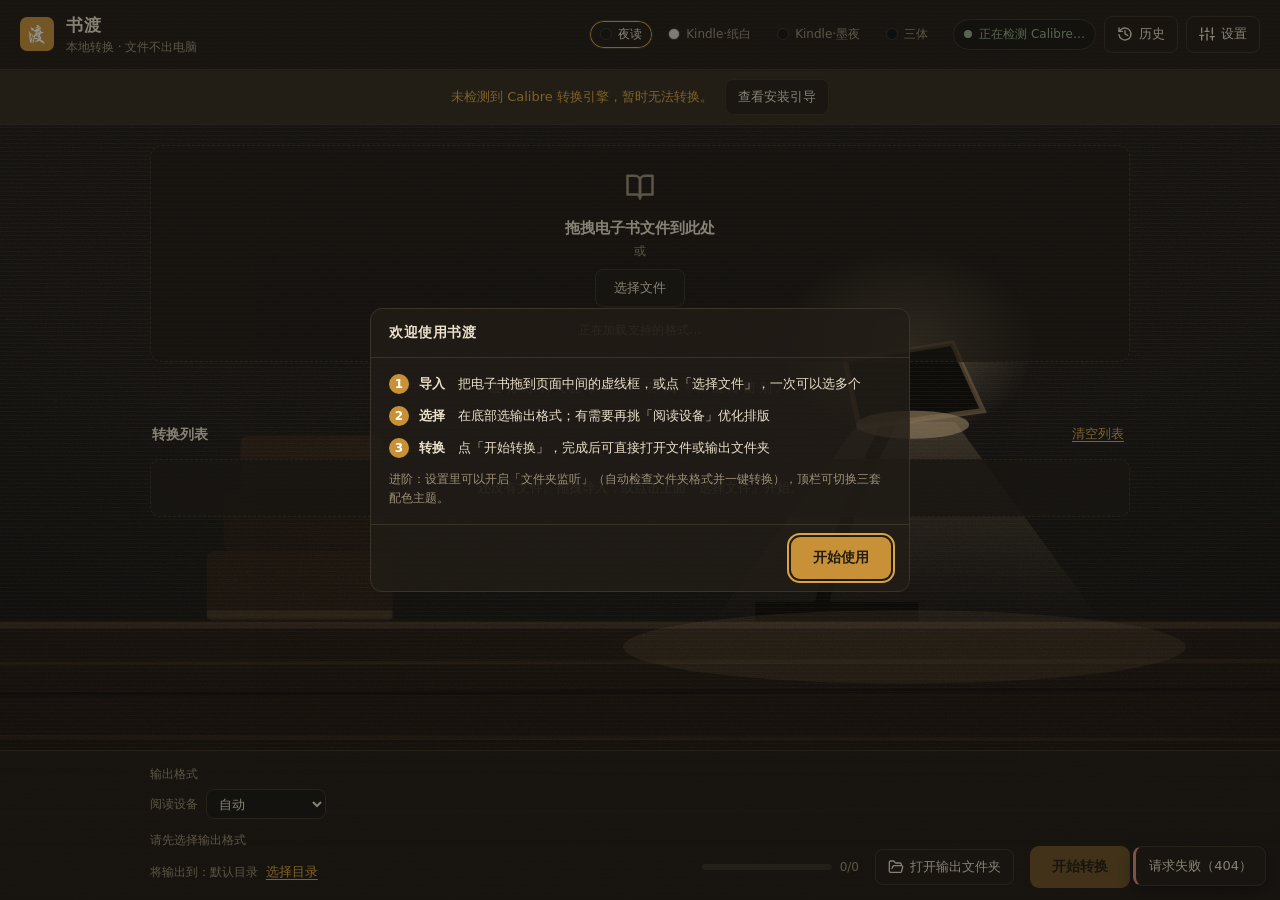
==== commit 98ab09e4: "feat: V1.3 前端——监听规则列表、阅读设备预设、首次引导卡、历史导出" ====
--- a/webapp/static/index.html
+++ b/webapp/static/index.html
@@ -89,8 +89,16 @@
 
 <div class="x-action">
   <div class="x-fmtgroup">
-    <span class="x-fmtlabel" id="x-fmtlabel">输出格式</span>
-    <div class="x-seg" id="x-seg" role="group" aria-labelledby="x-fmtlabel"></div>
+      <span class="x-fmtlabel" id="x-fmtlabel">输出格式</span>
+      <div class="x-presetsel">
+        <span class="x-fmtlabel">阅读设备</span>
+        <select class="x-input" id="x-preset" aria-label="阅读设备优化">
+          <option value="default">自动</option>
+          <option value="kindle">Kindle</option>
+          <option value="eink">电子墨水屏</option>
+        </select>
+      </div>
+      <div class="x-seg" id="x-seg" role="group" aria-labelledby="x-fmtlabel"></div>
     <div class="x-helper" id="x-helper">请先选择输出格式</div>
     <div class="x-helper" id="x-outdir-hint" title="转换结果将保存到此处">将输出到：<span id="x-outdir-text">默认目录</span> <button class="x-linkbtn" id="x-browsebtn" type="button">选择目录</button></div>
   </div>
@@ -123,15 +131,9 @@
       <input class="x-input" id="x-limit" type="number" min="1" max="4096" value="200">
     </label>
     <div class="x-field">文件夹监听（自动检查文件夹里的文件格式）
-      <label class="x-check"><input type="checkbox" id="x-watchon"> 启用监听</label>
-      <div class="x-watchrow">
-        <input class="x-input mono" id="x-watchfolder" placeholder="要监听的文件夹（留空不监听）">
-        <button class="x-btn x-btnsm" id="x-watchbrowse" type="button">浏览</button>
-      </div>
-      <label class="x-check">期望格式
-        <select class="x-input" id="x-watchformat"></select>
-      </label>
-      <p class="x-hint">文件夹里出现不是该格式的文件（或程序无法转换的文件）时提示你；重启后自动恢复。</p>
+      <div id="x-watchrules"></div>
+      <button class="x-btn x-btnsm" id="x-watchaddrule" type="button">添加监听文件夹</button>
+      <p class="x-hint">文件夹里出现不是期望格式的文件（或程序无法转换的文件）时提示你；勾选「自动转换」会直接把可转换的不符文件转成期望格式（源文件保持不变）。规则随程序记住，重启后自动恢复。</p>
     </div>
     <p class="x-hint">全部转换在本机完成，文件不会上传到任何服务器。</p>
     <button class="x-btn" id="x-mkshortcut" type="button" hidden>创建桌面快捷方式（方便下次找到程序）</button>
@@ -149,6 +151,7 @@
   </div>
   <div class="x-dlgbody" id="x-histbody"></div>
   <div class="x-dlgfoot">
+    <button class="x-btn" id="x-histcsv" type="button">导出 CSV</button>
     <button class="x-btn" id="x-histok" type="button">关闭</button>
   </div>
 </dialog>
@@ -168,6 +171,21 @@
   <div class="x-dlgfoot">
     <button class="x-btn" id="x-browsecancel" type="button">取消</button>
     <button class="x-primary x-btnsm" id="x-browseok" type="button">选择此目录</button>
+  </div>
+</dialog>
+
+<dialog id="x-introdlg" class="x-dlg" aria-labelledby="x-introtitle">
+  <div class="x-dlghead">
+    <span class="x-dlgtitle" id="x-introtitle">欢迎使用书渡</span>
+  </div>
+  <div class="x-dlgbody">
+    <div class="x-introstep"><span class="x-intronum">1</span><span><b>导入</b>　把电子书拖到页面中间的虚线框，或点「选择文件」，一次可以选多个</span></div>
+    <div class="x-introstep"><span class="x-intronum">2</span><span><b>选择</b>　在底部选输出格式；有需要再挑「阅读设备」优化排版</span></div>
+    <div class="x-introstep"><span class="x-intronum">3</span><span><b>转换</b>　点「开始转换」，完成后可直接打开文件或输出文件夹</span></div>
+    <p class="x-hint">进阶：设置里可以开启「文件夹监听」（自动检查文件夹格式并一键转换），顶栏可切换三套配色主题。</p>
+  </div>
+  <div class="x-dlgfoot">
+    <button class="x-primary x-btnsm" id="x-introok" type="button">开始使用</button>
   </div>
 </dialog>
 
--- a/webapp/static/style.css
+++ b/webapp/static/style.css
@@ -418,6 +418,23 @@
 .x-check{ display: flex; align-items: center; gap: 6px; font-weight: 400; font-size: 13px; }
 .x-watchrow2{ display: flex; gap: 8px; align-items: center; }
 .x-watchrow2 .x-input{ flex: 1; min-width: 0; }
+.x-ruleitem{
+  display: flex; gap: 6px; align-items: center; flex-wrap: wrap;
+  border: 1px solid var(--x-line); border-radius: 8px;
+  background: var(--x-paper); padding: 8px; margin-bottom: 6px;
+}
+.x-ruleitem .x-input{ flex: 1; min-width: 140px; }
+.x-ruleitem .x-input.x-rulefmt{ flex: 0 0 96px; }
+.x-ruleitem .x-check{ white-space: nowrap; }
+.x-presetsel{ display: flex; align-items: center; gap: 8px; }
+.x-presetsel .x-input{ width: auto; min-width: 120px; min-height: 30px; padding: 3px 8px; }
+.x-introstep{ display: flex; gap: 10px; align-items: flex-start; font-size: 13px; }
+.x-intronum{
+  width: 20px; height: 20px; flex: none; border-radius: 50%;
+  background: var(--x-sealbg); color: #fff;
+  display: inline-flex; align-items: center; justify-content: center;
+  font-size: 12px; font-weight: 700;
+}
 
 /* ── toasts ── */
 .x-toasts{
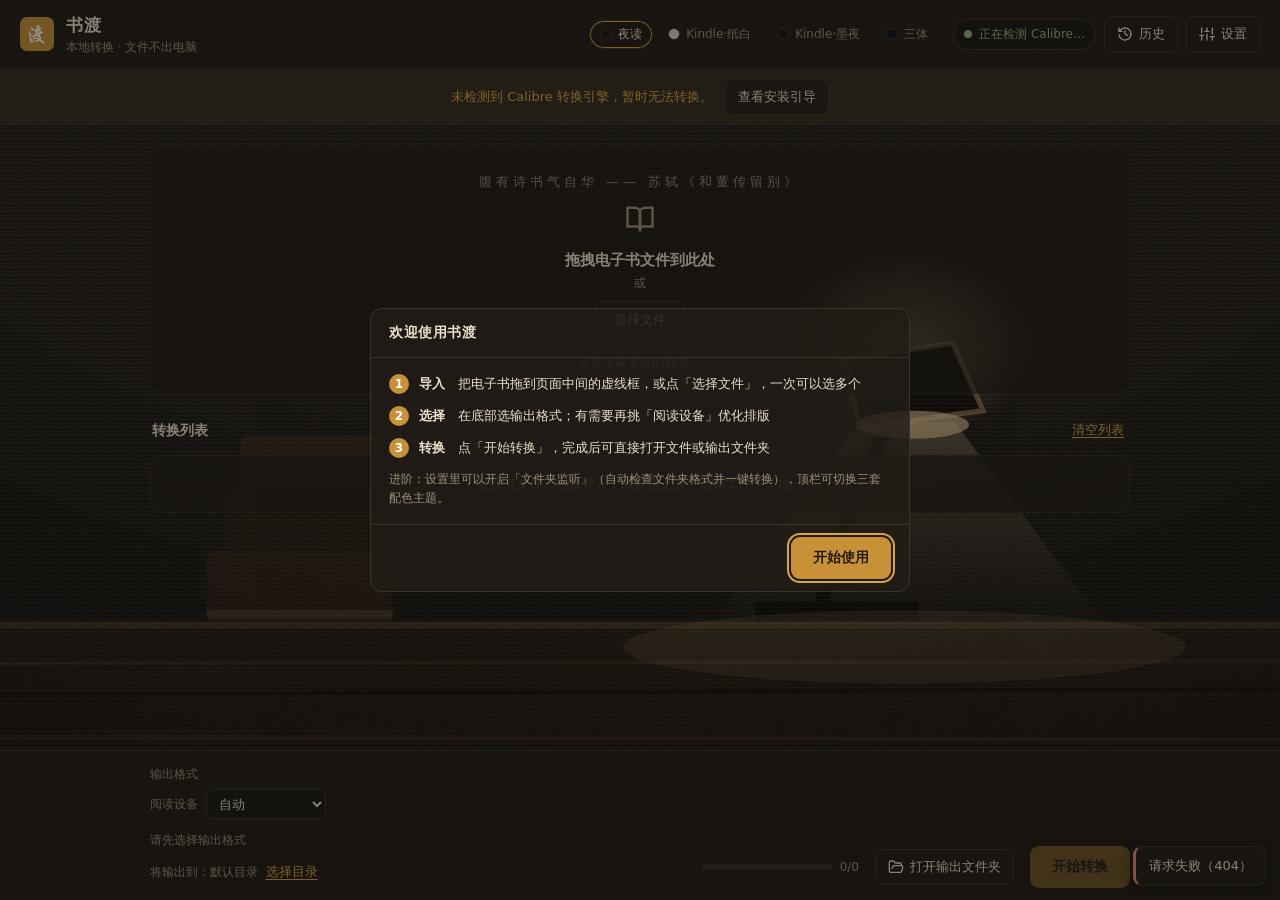
==== commit 6ce3ab0d: "style: 诗句移入拖拽区玻璃屏（熄屏画面位），清理场景内嵌文字" ====
--- a/webapp/static/index.html
+++ b/webapp/static/index.html
@@ -66,6 +66,7 @@
 
 <main class="x-main">
   <section class="x-drop" id="x-drop" aria-label="文件导入区">
+    <div class="x-quoteline" id="x-quote" aria-hidden="true"></div>
     <svg class="x-dropicon" aria-hidden="true"><use href="#i-book-open"/></svg>
     <div class="x-droptitle">拖拽电子书文件到此处</div>
     <div class="x-dropsub">或</div>
@@ -76,8 +77,6 @@
     </div>
     <div class="x-fmts" id="x-fmts">正在加载支持的格式…</div>
   </section>
-
-  <div class="x-quote" id="x-quote" aria-hidden="true"></div>
 
   <div class="x-listhead">
     <span class="x-listtitle">转换列表<span id="x-count"></span></span>
--- a/webapp/static/style.css
+++ b/webapp/static/style.css
@@ -81,7 +81,7 @@
   --x-grain: .44;
   --x-texture:
     radial-gradient(120% 100% at 50% 0%, rgba(0, 0, 0, 0) 55%, rgba(0, 0, 0, .5) 100%);
-  --x-scene: url("data:image/svg+xml,%3Csvg%20xmlns%3D%22http%3A%2F%2Fwww.w3.org%2F2000%2Fsvg%22%20viewBox%3D%220%200%20480%20320%22%20preserveAspectRatio%3D%22xMidYMax%20slice%22%3E%3Ctext%20x%3D%22252%22%20y%3D%22128%22%20text-anchor%3D%22middle%22%20font-family%3D%22Georgia%2CSongti%20SC%2CSimSun%2Cserif%22%20font-size%3D%2217%22%20letter-spacing%3D%227%22%20fill%3D%22rgba%28216%2C214%2C206%2C.6%29%22%3E%E7%BA%B5%E4%B8%80%E8%8B%87%E4%B9%8B%E6%89%80%E5%A6%82%20%C2%B7%20%E5%87%8C%E4%B8%87%E9%A1%B7%E4%B9%8B%E8%8C%AB%E7%84%B6%3C%2Ftext%3E%3Cg%20fill%3D%22rgba%28216%2C214%2C206%2C.88%29%22%3E%3Crect%20x%3D%2252%22%20y%3D%22166%22%20width%3D%22112%22%20height%3D%2224%22%20rx%3D%222%22%2F%3E%3Crect%20x%3D%2260%22%20y%3D%22142%22%20width%3D%2298%22%20height%3D%2224%22%20rx%3D%222%22%2F%3E%3Crect%20x%3D%2266%22%20y%3D%22120%22%20width%3D%2286%22%20height%3D%2222%22%20rx%3D%222%22%2F%3E%3C%2Fg%3E%3Cg%20stroke%3D%22rgba%2820%2C19%2C17%2C.55%29%22%20stroke-width%3D%221.6%22%3E%3Cline%20x1%3D%2256%22%20y1%3D%22184%22%20x2%3D%22166%22%20y2%3D%22184%22%2F%3E%3Cline%20x1%3D%2264%22%20y1%3D%22160%22%20x2%3D%22154%22%20y2%3D%22160%22%2F%3E%3C%2Fg%3E%3Cg%20fill%3D%22rgba%2820%2C19%2C17%2C.5%29%22%3E%3Crect%20x%3D%2260%22%20y%3D%22176%22%20width%3D%2232%22%20height%3D%223%22%2F%3E%3Crect%20x%3D%2268%22%20y%3D%22152%22%20width%3D%2228%22%20height%3D%223%22%2F%3E%3C%2Fg%3E%3Cg%20stroke%3D%22rgba%28216%2C214%2C206%2C.85%29%22%20stroke-width%3D%223.4%22%20fill%3D%22none%22%20stroke-linecap%3D%22round%22%20stroke-linejoin%3D%22round%22%3E%3Cpath%20d%3D%22M258%20252%20Q262%20224%20292%20218%20L426%20218%20Q450%20224%20452%20252%22%2F%3E%3Cpath%20d%3D%22M292%20218%20Q330%20194%20360%20202%20Q392%20194%20426%20218%22%2F%3E%3Cline%20x1%3D%22360%22%20y1%3D%22202%22%20x2%3D%22360%22%20y2%3D%22218%22%2F%3E%3C%2Fg%3E%3Cg%20fill%3D%22rgba%28216%2C214%2C206%2C.92%29%22%3E%3Cpath%20d%3D%22M298%20214%20Q294%20186%20322%20178%20Q326%20168%20334%20176%20L342%20170%20L346%20182%20Q376%20182%20392%20200%20Q402%20210%20398%20214%20Z%22%2F%3E%3C%2Fg%3E%3Cpath%20d%3D%22M396%20212%20Q420%20220%20412%20198%20Q406%20184%20418%20176%22%20fill%3D%22none%22%20stroke%3D%22rgba%28216%2C214%2C206%2C.8%29%22%20stroke-width%3D%224.4%22%20stroke-linecap%3D%22round%22%2F%3E%3Ccircle%20cx%3D%22330%22%20cy%3D%22190%22%20r%3D%222.4%22%20fill%3D%22%23141311%22%2F%3E%3Cpath%20d%3D%22M400%20212%20Q424%20220%20416%20198%20Q408%20184%20420%20176%22%20fill%3D%22none%22%20stroke%3D%22rgba%28216%2C214%2C206%2C.8%29%22%20stroke-width%3D%224.4%22%20stroke-linecap%3D%22round%22%2F%3E%3Cline%20x1%3D%220%22%20y1%3D%22262%22%20x2%3D%22480%22%20y2%3D%22262%22%20stroke%3D%22rgba%28216%2C214%2C206%2C.3%29%22%20stroke-width%3D%222%22%2F%3E%3C%2Fsvg%3E");
+  --x-scene: url("data:image/svg+xml,%3Csvg%20xmlns%3D%22http%3A%2F%2Fwww.w3.org%2F2000%2Fsvg%22%20viewBox%3D%220%200%20480%20320%22%20preserveAspectRatio%3D%22xMidYMax%20slice%22%3E%3Cg%20fill%3D%22rgba%28216%2C214%2C206%2C.88%29%22%3E%3Crect%20x%3D%2252%22%20y%3D%22166%22%20width%3D%22112%22%20height%3D%2224%22%20rx%3D%222%22%2F%3E%3Crect%20x%3D%2260%22%20y%3D%22142%22%20width%3D%2298%22%20height%3D%2224%22%20rx%3D%222%22%2F%3E%3Crect%20x%3D%2266%22%20y%3D%22120%22%20width%3D%2286%22%20height%3D%2222%22%20rx%3D%222%22%2F%3E%3C%2Fg%3E%3Cg%20stroke%3D%22rgba%2820%2C19%2C17%2C.55%29%22%20stroke-width%3D%221.6%22%3E%3Cline%20x1%3D%2256%22%20y1%3D%22184%22%20x2%3D%22166%22%20y2%3D%22184%22%2F%3E%3Cline%20x1%3D%2264%22%20y1%3D%22160%22%20x2%3D%22154%22%20y2%3D%22160%22%2F%3E%3C%2Fg%3E%3Cg%20fill%3D%22rgba%2820%2C19%2C17%2C.5%29%22%3E%3Crect%20x%3D%2260%22%20y%3D%22176%22%20width%3D%2232%22%20height%3D%223%22%2F%3E%3Crect%20x%3D%2268%22%20y%3D%22152%22%20width%3D%2228%22%20height%3D%223%22%2F%3E%3C%2Fg%3E%3Cg%20stroke%3D%22rgba%28216%2C214%2C206%2C.85%29%22%20stroke-width%3D%223.4%22%20fill%3D%22none%22%20stroke-linecap%3D%22round%22%20stroke-linejoin%3D%22round%22%3E%3Cpath%20d%3D%22M258%20252%20Q262%20224%20292%20218%20L426%20218%20Q450%20224%20452%20252%22%2F%3E%3Cpath%20d%3D%22M292%20218%20Q330%20194%20360%20202%20Q392%20194%20426%20218%22%2F%3E%3Cline%20x1%3D%22360%22%20y1%3D%22202%22%20x2%3D%22360%22%20y2%3D%22218%22%2F%3E%3C%2Fg%3E%3Cg%20fill%3D%22rgba%28216%2C214%2C206%2C.92%29%22%3E%3Cpath%20d%3D%22M298%20214%20Q294%20186%20322%20178%20Q326%20168%20334%20176%20L342%20170%20L346%20182%20Q376%20182%20392%20200%20Q402%20210%20398%20214%20Z%22%2F%3E%3C%2Fg%3E%3Cpath%20d%3D%22M396%20212%20Q420%20220%20412%20198%20Q406%20184%20418%20176%22%20fill%3D%22none%22%20stroke%3D%22rgba%28216%2C214%2C206%2C.8%29%22%20stroke-width%3D%224.4%22%20stroke-linecap%3D%22round%22%2F%3E%3Ccircle%20cx%3D%22330%22%20cy%3D%22190%22%20r%3D%222.4%22%20fill%3D%22%23141311%22%2F%3E%3Cpath%20d%3D%22M400%20212%20Q424%20220%20416%20198%20Q408%20184%20420%20176%22%20fill%3D%22none%22%20stroke%3D%22rgba%28216%2C214%2C206%2C.8%29%22%20stroke-width%3D%224.4%22%20stroke-linecap%3D%22round%22%2F%3E%3Cline%20x1%3D%220%22%20y1%3D%22262%22%20x2%3D%22480%22%20y2%3D%22262%22%20stroke%3D%22rgba%28216%2C214%2C206%2C.3%29%22%20stroke-width%3D%222%22%2F%3E%3C%2Fsvg%3E");
 }
 :root[data-theme="santi"]{
   color-scheme: dark;
@@ -244,11 +244,10 @@
 .x-uploading{ font-size: 12px; color: var(--x-muted); }
 .x-fmts{ margin-top: 14px; font-size: 12px; color: var(--x-muted); letter-spacing: .3px; }
 
-/* ── 主题诗句（可见 UI 层，随主题切换）── */
-.x-quote{
-  margin: 16px auto 0; text-align: center; max-width: 1020px;
-  font-family: var(--x-serif); font-size: 13px; letter-spacing: 3px;
-  color: var(--x-muted); opacity: .85;
+/* ── 主题诗句：刻在拖拽区玻璃屏上（熄屏画面位置，随主题切换）── */
+.x-quoteline{
+  font-family: var(--x-serif); font-size: 13px; letter-spacing: 4px;
+  color: var(--x-muted); opacity: .9; margin-bottom: 12px;
 }
 
 /* ── list ── */
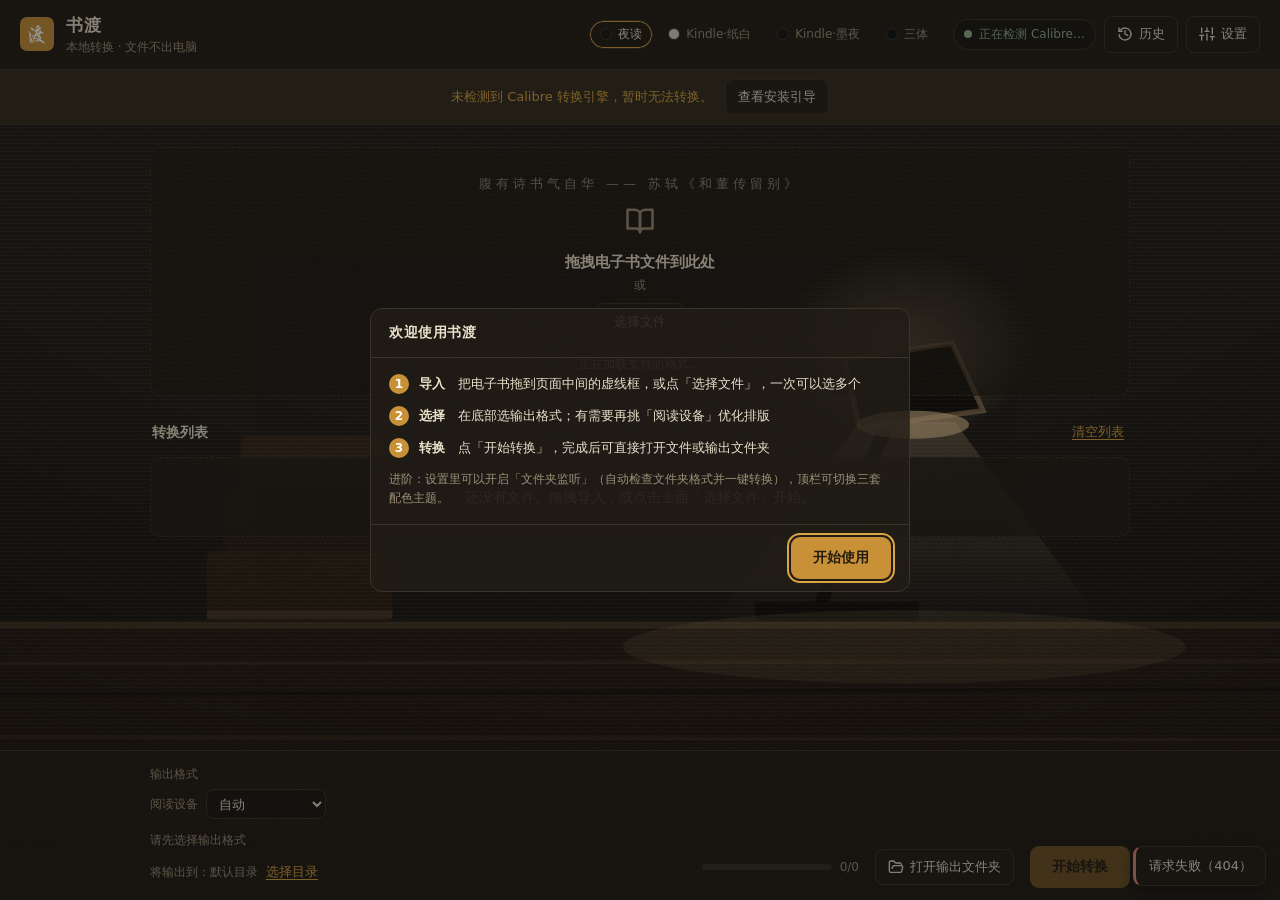
==== commit b23f6ad7: "refactor: 无构建拆分前端脚本并做 CSS 小打磨" ====
--- a/webapp/static/index.html
+++ b/webapp/static/index.html
@@ -198,12 +198,14 @@
     <div class="x-guideactions">
       <button class="x-primary x-btnsm" id="x-installportable" type="button">下载便携版引擎到程序目录（推荐）</button>
       <button class="x-btn x-btnsm" id="x-installwinget" type="button">用 winget 安装标准版</button>
+      <button class="x-btn x-btnsm" id="x-installlocal" type="button">选择已下载的安装包…</button>
+      <input type="file" id="x-installfile" accept=".exe,application/x-msdownload" hidden>
     </div>
     <div class="x-installstate" id="x-installstate" hidden>
       <div class="x-pbar"><div class="x-pfill" id="x-installfill" style="width:0%"></div></div>
       <span class="x-reason" id="x-installmsg"></span>
     </div>
-    <p class="x-hint">便携版不写系统目录，引擎随本程序文件夹存放；也可到官网下载：<a href="https://calibre-ebook.com/download" target="_blank" rel="noopener noreferrer">calibre-ebook.com/download</a></p>
+    <p class="x-hint">便携版不写系统目录，引擎随本程序文件夹存放；网络不畅时可从官网下载便携版安装包后在此选择：<a href="https://calibre-ebook.com/download" target="_blank" rel="noopener noreferrer">calibre-ebook.com/download</a></p>
     <p class="x-hint">安装完成后点「重新检测」；若装在非默认位置，请在「设置」中手动指定 ebook-convert 路径。</p>
   </div>
   <div class="x-dlgfoot">
@@ -213,6 +215,15 @@
   </div>
 </dialog>
 
+<script src="core.js"></script>
+<script src="api.js"></script>
+<script src="state.js"></script>
+<script src="render.js"></script>
+<script src="browse.js"></script>
+<script src="watch.js"></script>
+<script src="actions.js"></script>
+<script src="install.js"></script>
+<script src="theme.js"></script>
 <script src="app.js"></script>
 </body>
 </html>
--- a/webapp/static/style.css
+++ b/webapp/static/style.css
@@ -202,7 +202,10 @@
   background: var(--x-surface); border: 1px solid var(--x-line); border-radius: 8px;
   padding: 7px 12px; min-height: 32px; cursor: pointer;
 }
-.x-btn:hover{ border-color: var(--x-muted); }
+.x-btn:hover{
+  border-color: var(--x-muted);
+  border-color: color-mix(in srgb, var(--x-muted) 55%, var(--x-ink));
+}
 .x-btn:disabled{ opacity: .45; cursor: not-allowed; }
 .x-btnsm{ min-height: 34px; padding: 6px 14px; }
 .x-linkbtn{
@@ -226,7 +229,7 @@
 .x-icobtn:hover{ color: var(--x-ink); border-color: var(--x-line); background: var(--x-paper); }
 
 /* ── main ── */
-.x-main{ padding: 20px; max-width: 1020px; margin: 0 auto; width: 100%; flex: 1; }
+.x-main{ padding: 22px 20px; max-width: 1020px; margin: 0 auto; width: 100%; flex: 1; }
 .x-drop{
   border: 1.5px dashed var(--x-line); border-radius: 12px;
   background: var(--x-dropbg);
@@ -259,7 +262,8 @@
 .x-empty{
   border: 1px dashed var(--x-line); border-radius: 10px;
   background: var(--x-surface);
-  padding: 18px; text-align: center; color: var(--x-muted); font-size: 13px;
+  padding: 28px 18px; text-align: center; color: var(--x-muted);
+  font-size: 14px; line-height: 1.6;
 }
 .x-row{
   display: grid;
@@ -267,7 +271,7 @@
   gap: 6px 14px; align-items: center;
   background: var(--x-surface);
   border: 1px solid var(--x-line); border-radius: 10px;
-  padding: 10px 12px 10px 0; margin-bottom: 8px;
+  padding: 10px 12px 10px 0; margin-bottom: 10px;
 }
 .x-spine{ width: 8px; height: 100%; min-height: 44px; border-radius: 10px 0 0 10px; }
 .x-file{ min-width: 0; }
@@ -478,6 +482,8 @@
 .x-installstate .x-pbar{ flex: 1; min-width: 120px; height: 6px; border-radius: 999px;
   background: var(--x-track); overflow: hidden; }
 .x-hint{ margin: 0; font-size: 12px; color: var(--x-muted); font-weight: 400; overflow-wrap: anywhere; }
+/* 安装引导里的说明文案：与按钮拉开距离，长段落更易读 */
+#x-guidedlg .x-hint{ line-height: 1.55; margin-top: 8px; }
 .x-cmdrow{ display: flex; align-items: center; gap: 8px; flex-wrap: wrap; }
 .x-cmd{
   font-family: var(--x-mono); font-size: 12px;
